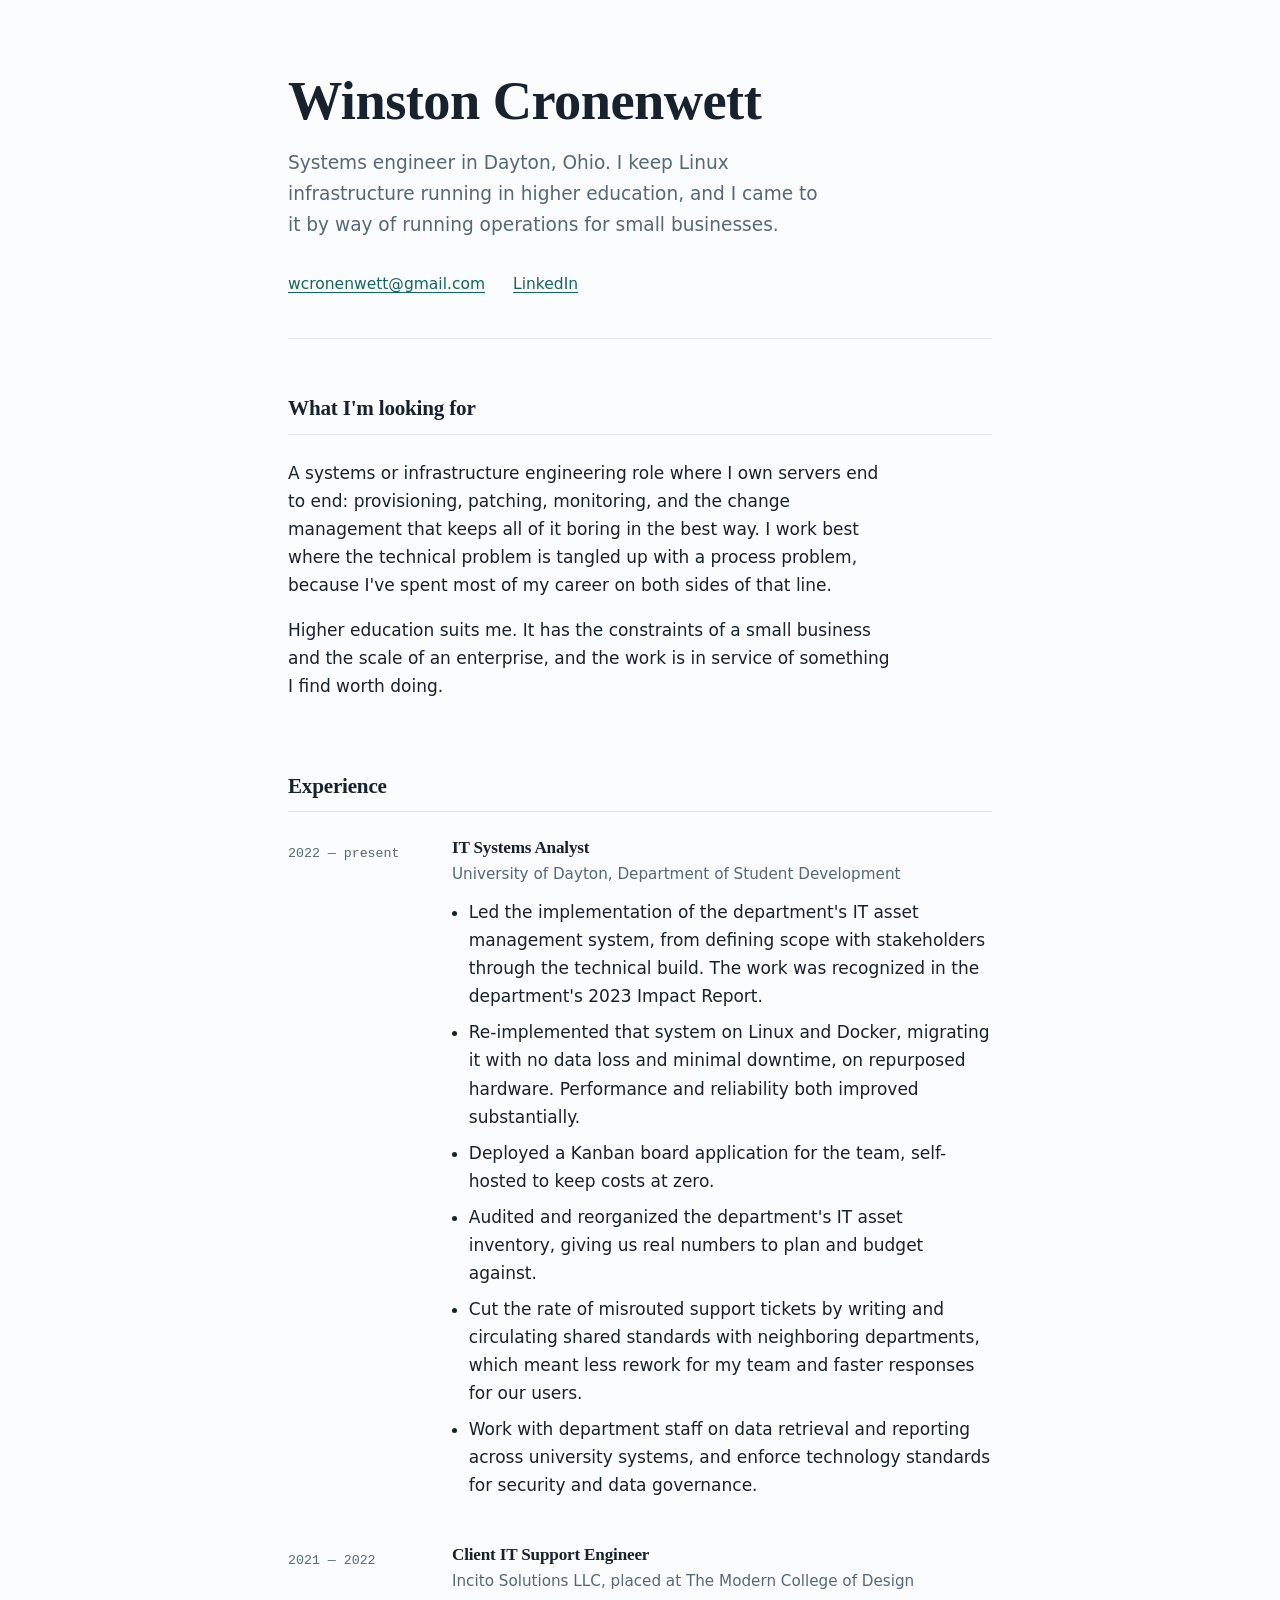
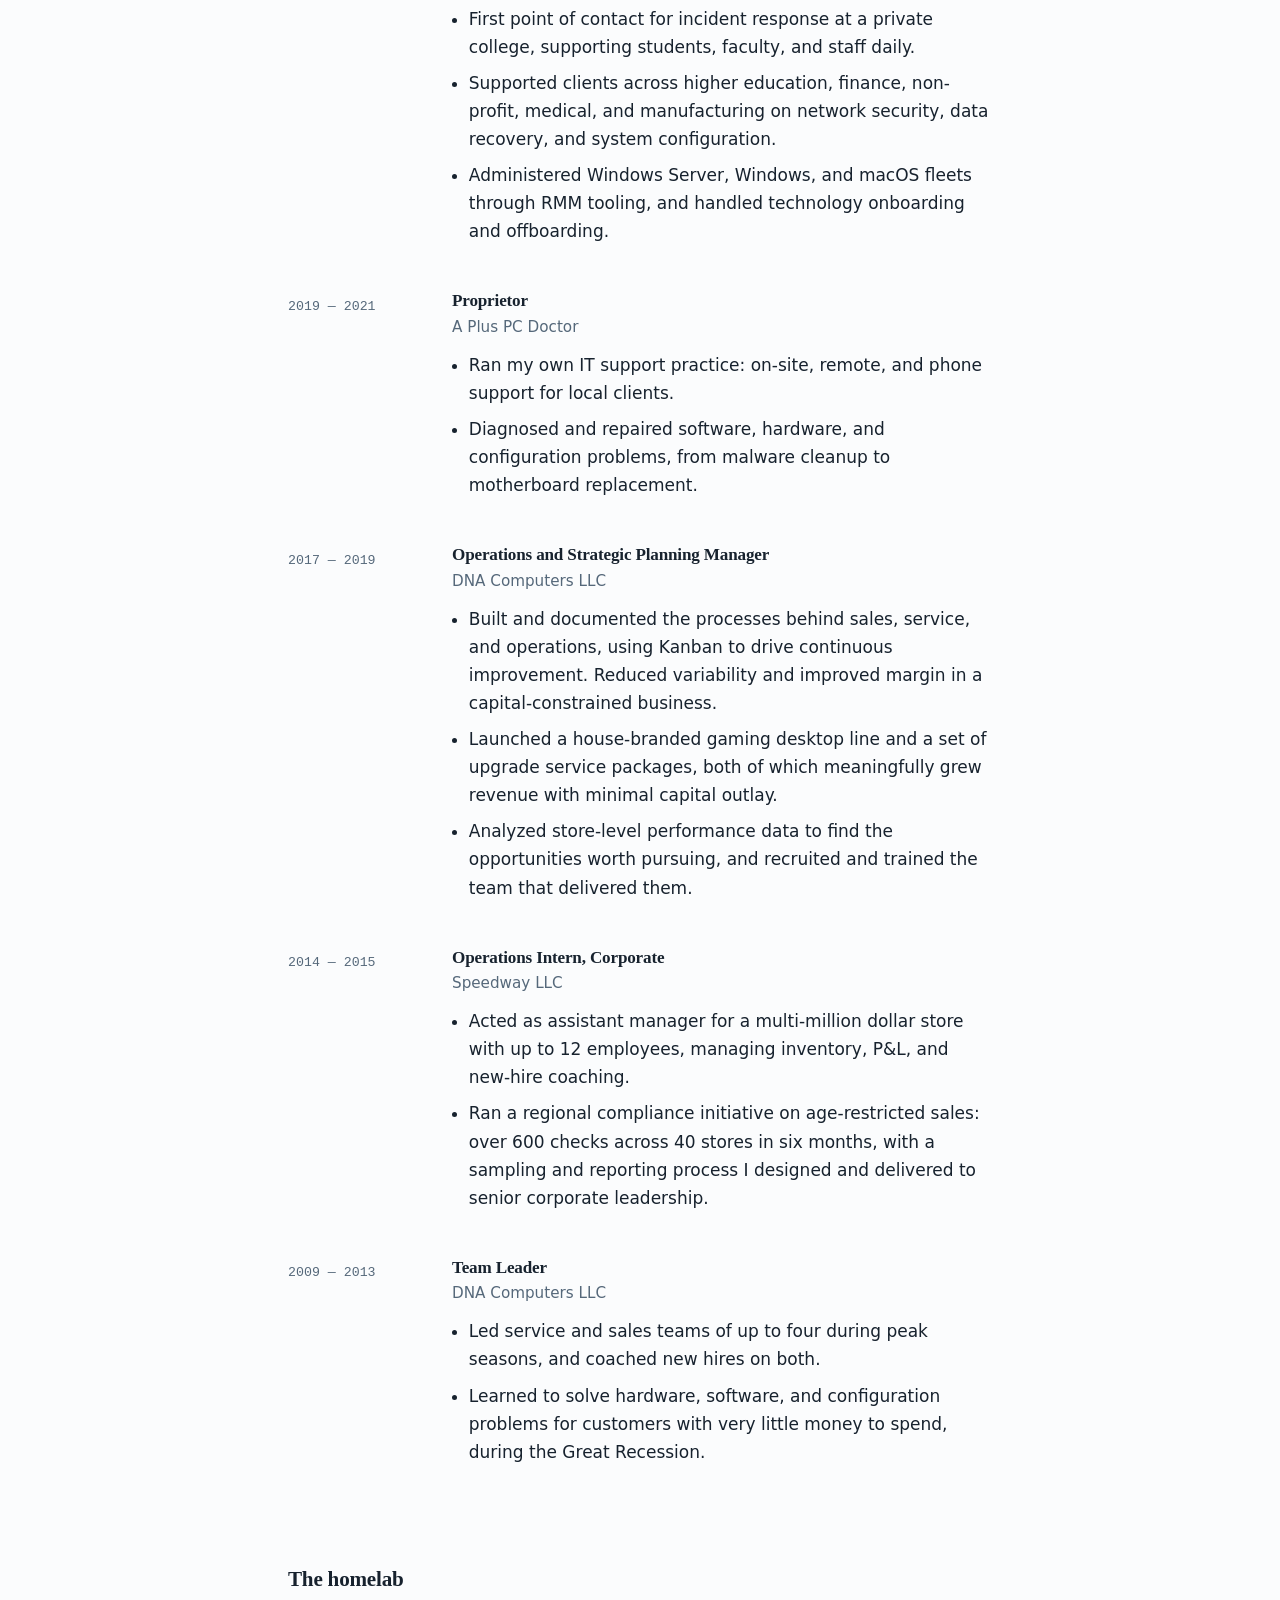
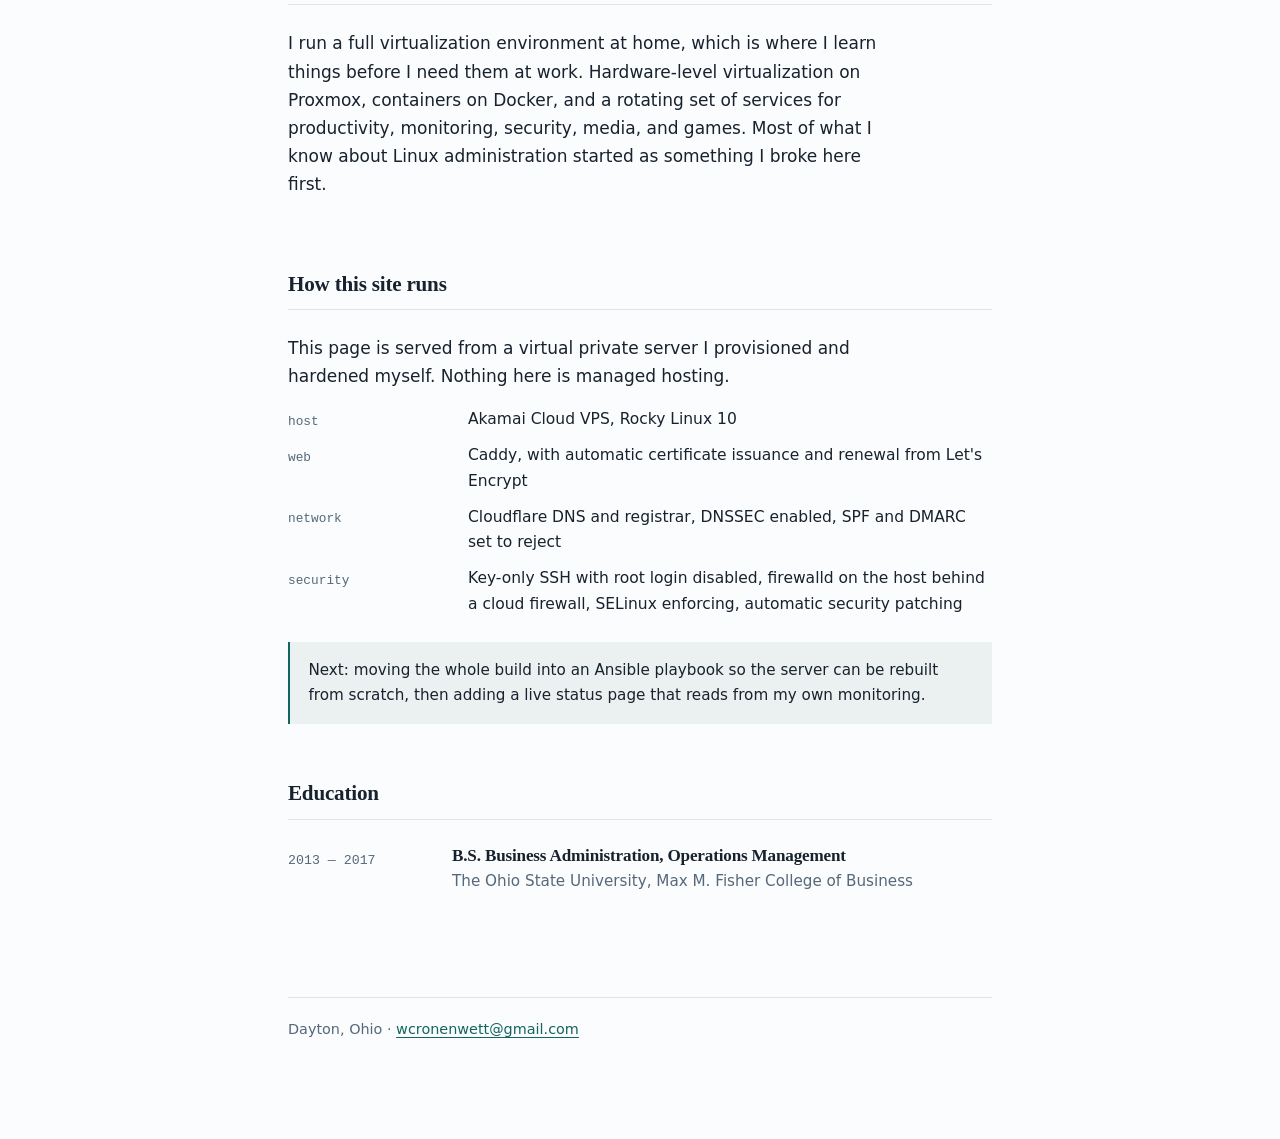
==== index.html @ d29da0ba "Initial Site" ====
<!DOCTYPE html>
<html lang="en">
<head>
<meta charset="utf-8">
<meta name="viewport" content="width=device-width, initial-scale=1">
<title>Winston Cronenwett — Systems Engineer</title>
<meta name="description" content="Winston Cronenwett — systems and infrastructure engineer in Dayton, Ohio. Linux, virtualization, containers, and operations built on a business operations background.">
<link rel="icon" href="data:image/svg+xml,<svg xmlns='http://www.w3.org/2000/svg' viewBox='0 0 100 100'><text y='.9em' font-size='90'>⌘</text></svg>">
<style>
  :root {
    --paper:      #fbfcfd;
    --ink:        #17222e;
    --slate:      #55687a;
    --rule:       #dde4ea;
    --accent:     #13655f;
    --accent-dim: #eaf1f0;
    --serif: Georgia, "Iowan Old Style", "Times New Roman", serif;
    --sans:  system-ui, -apple-system, "Segoe UI", Roboto, "Helvetica Neue", Arial, sans-serif;
    --mono:  ui-monospace, SFMono-Regular, "SF Mono", Menlo, Consolas, monospace;
  }

  @media (prefers-color-scheme: dark) {
    :root {
      --paper:      #12181e;
      --ink:        #e7edf2;
      --slate:      #9aabb9;
      --rule:       #27333d;
      --accent:     #63c3b8;
      --accent-dim: #1a262a;
    }
  }

  *, *::before, *::after { box-sizing: border-box; }

  html { -webkit-text-size-adjust: 100%; }

  body {
    margin: 0;
    background: var(--paper);
    color: var(--ink);
    font-family: var(--sans);
    font-size: 17px;
    line-height: 1.65;
    -webkit-font-smoothing: antialiased;
  }

  .wrap {
    max-width: 47rem;
    margin: 0 auto;
    padding: 0 1.5rem 5rem;
  }

  a { color: var(--accent); text-decoration-thickness: 1px; text-underline-offset: 3px; }
  a:hover { text-decoration-thickness: 2px; }
  :focus-visible { outline: 2px solid var(--accent); outline-offset: 3px; border-radius: 2px; }

  h1, h2, h3 { font-family: var(--serif); font-weight: 600; letter-spacing: -0.01em; }

  /* ---------- masthead ---------- */

  header.masthead {
    padding: 4.5rem 0 2.5rem;
    border-bottom: 1px solid var(--rule);
  }

  h1 {
    font-size: clamp(2.3rem, 6.5vw, 3.4rem);
    line-height: 1.08;
    margin: 0 0 1.1rem;
  }

  .standfirst {
    font-size: 1.16rem;
    color: var(--slate);
    margin: 0 0 2rem;
    max-width: 34rem;
  }

  .contact {
    list-style: none;
    display: flex;
    flex-wrap: wrap;
    gap: 0.5rem 1.75rem;
    margin: 0;
    padding: 0;
    font-size: 0.97rem;
  }

  /* ---------- sections ---------- */

  section { padding-top: 3.25rem; }

  h2 {
    font-size: 1.32rem;
    margin: 0 0 1.5rem;
    padding-bottom: 0.5rem;
    border-bottom: 1px solid var(--rule);
  }

  p { margin: 0 0 1.05rem; }
  p.lede { max-width: 38rem; }

  /* ---------- career: year rail ---------- */

  .entry {
    display: grid;
    grid-template-columns: 8.5rem 1fr;
    gap: 0 1.75rem;
    padding-bottom: 2.25rem;
  }

  .years {
    font-family: var(--mono);
    font-size: 0.83rem;
    color: var(--slate);
    padding-top: 0.42rem;
    font-variant-numeric: tabular-nums;
  }

  h3 {
    font-size: 1.07rem;
    margin: 0 0 0.15rem;
    line-height: 1.35;
  }

  .org {
    color: var(--slate);
    font-size: 0.95rem;
    margin: 0 0 0.7rem;
  }

  .entry ul, .plain-list {
    margin: 0;
    padding-left: 1.05rem;
  }

  .entry li, .plain-list li { margin-bottom: 0.5rem; }

  /* ---------- stack table ---------- */

  .stack {
    display: grid;
    grid-template-columns: 9.5rem 1fr;
    gap: 0.65rem 1.75rem;
    font-size: 0.97rem;
    margin: 0 0 1.5rem;
  }

  .stack dt {
    font-family: var(--mono);
    font-size: 0.8rem;
    color: var(--slate);
    padding-top: 0.22rem;
  }

  .stack dd { margin: 0; }

  .note {
    background: var(--accent-dim);
    border-left: 2px solid var(--accent);
    padding: 1rem 1.15rem;
    font-size: 0.95rem;
  }

  .note p:last-child { margin-bottom: 0; }

  footer {
    margin-top: 3.5rem;
    padding-top: 1.25rem;
    border-top: 1px solid var(--rule);
    font-size: 0.9rem;
    color: var(--slate);
  }

  @media (max-width: 34rem) {
    body { font-size: 16px; }
    header.masthead { padding-top: 3rem; }
    .entry, .stack { grid-template-columns: 1fr; gap: 0; }
    .years { padding: 0 0 0.3rem; }
    .stack dt { padding-top: 0.75rem; }
  }
</style>
</head>
<body>
<div class="wrap">

  <header class="masthead">
    <h1>Winston Cronenwett</h1>
    <p class="standfirst">Systems engineer in Dayton, Ohio. I keep Linux infrastructure running in higher education, and I came to it by way of running operations for small businesses.</p>
    <ul class="contact">
      <li><a href="mailto:wcronenwett@gmail.com">wcronenwett@gmail.com</a></li>
      <li><a href="https://www.linkedin.com/in/winston-cronenwett-15758855">LinkedIn</a></li>
    </ul>
  </header>

  <main>

    <section id="about">
      <h2>What I'm looking for</h2>
      <p class="lede">A systems or infrastructure engineering role where I own servers end to end: provisioning, patching, monitoring, and the change management that keeps all of it boring in the best way. I work best where the technical problem is tangled up with a process problem, because I've spent most of my career on both sides of that line.</p>
      <p class="lede">Higher education suits me. It has the constraints of a small business and the scale of an enterprise, and the work is in service of something I find worth doing.</p>
    </section>

    <section id="work">
      <h2>Experience</h2>

      <article class="entry">
        <p class="years">2022 — present</p>
        <div>
          <h3>IT Systems Analyst</h3>
          <p class="org">University of Dayton, Department of Student Development</p>
          <ul>
            <li>Led the implementation of the department's IT asset management system, from defining scope with stakeholders through the technical build. The work was recognized in the department's 2023 Impact Report.</li>
            <li>Re-implemented that system on Linux and Docker, migrating it with no data loss and minimal downtime, on repurposed hardware. Performance and reliability both improved substantially.</li>
            <li>Deployed a Kanban board application for the team, self-hosted to keep costs at zero.</li>
            <li>Audited and reorganized the department's IT asset inventory, giving us real numbers to plan and budget against.</li>
            <li>Cut the rate of misrouted support tickets by writing and circulating shared standards with neighboring departments, which meant less rework for my team and faster responses for our users.</li>
            <li>Work with department staff on data retrieval and reporting across university systems, and enforce technology standards for security and data governance.</li>
          </ul>
        </div>
      </article>

      <article class="entry">
        <p class="years">2021 — 2022</p>
        <div>
          <h3>Client IT Support Engineer</h3>
          <p class="org">Incito Solutions LLC, placed at The Modern College of Design</p>
          <ul>
            <li>First point of contact for incident response at a private college, supporting students, faculty, and staff daily.</li>
            <li>Supported clients across higher education, finance, non-profit, medical, and manufacturing on network security, data recovery, and system configuration.</li>
            <li>Administered Windows Server, Windows, and macOS fleets through RMM tooling, and handled technology onboarding and offboarding.</li>
          </ul>
        </div>
      </article>

      <article class="entry">
        <p class="years">2019 — 2021</p>
        <div>
          <h3>Proprietor</h3>
          <p class="org">A Plus PC Doctor</p>
          <ul>
            <li>Ran my own IT support practice: on-site, remote, and phone support for local clients.</li>
            <li>Diagnosed and repaired software, hardware, and configuration problems, from malware cleanup to motherboard replacement.</li>
          </ul>
        </div>
      </article>

      <article class="entry">
        <p class="years">2017 — 2019</p>
        <div>
          <h3>Operations and Strategic Planning Manager</h3>
          <p class="org">DNA Computers LLC</p>
          <ul>
            <li>Built and documented the processes behind sales, service, and operations, using Kanban to drive continuous improvement. Reduced variability and improved margin in a capital-constrained business.</li>
            <li>Launched a house-branded gaming desktop line and a set of upgrade service packages, both of which meaningfully grew revenue with minimal capital outlay.</li>
            <li>Analyzed store-level performance data to find the opportunities worth pursuing, and recruited and trained the team that delivered them.</li>
          </ul>
        </div>
      </article>

      <article class="entry">
        <p class="years">2014 — 2015</p>
        <div>
          <h3>Operations Intern, Corporate</h3>
          <p class="org">Speedway LLC</p>
          <ul>
            <li>Acted as assistant manager for a multi-million dollar store with up to 12 employees, managing inventory, P&amp;L, and new-hire coaching.</li>
            <li>Ran a regional compliance initiative on age-restricted sales: over 600 checks across 40 stores in six months, with a sampling and reporting process I designed and delivered to senior corporate leadership.</li>
          </ul>
        </div>
      </article>

      <article class="entry">
        <p class="years">2009 — 2013</p>
        <div>
          <h3>Team Leader</h3>
          <p class="org">DNA Computers LLC</p>
          <ul>
            <li>Led service and sales teams of up to four during peak seasons, and coached new hires on both.</li>
            <li>Learned to solve hardware, software, and configuration problems for customers with very little money to spend, during the Great Recession.</li>
          </ul>
        </div>
      </article>
    </section>

    <section id="homelab">
      <h2>The homelab</h2>
      <p class="lede">I run a full virtualization environment at home, which is where I learn things before I need them at work. Hardware-level virtualization on Proxmox, containers on Docker, and a rotating set of services for productivity, monitoring, security, media, and games. Most of what I know about Linux administration started as something I broke here first.</p>
    </section>

    <section id="colophon">
      <h2>How this site runs</h2>
      <p class="lede">This page is served from a virtual private server I provisioned and hardened myself. Nothing here is managed hosting.</p>
      <dl class="stack">
        <dt>host</dt>
        <dd>Akamai Cloud VPS, Rocky Linux 10</dd>
        <dt>web</dt>
        <dd>Caddy, with automatic certificate issuance and renewal from Let's Encrypt</dd>
        <dt>network</dt>
        <dd>Cloudflare DNS and registrar, DNSSEC enabled, SPF and DMARC set to reject</dd>
        <dt>security</dt>
        <dd>Key-only SSH with root login disabled, firewalld on the host behind a cloud firewall, SELinux enforcing, automatic security patching</dd>
      </dl>
      <div class="note">
        <p>Next: moving the whole build into an Ansible playbook so the server can be rebuilt from scratch, then adding a live status page that reads from my own monitoring.</p>
      </div>
    </section>

    <section id="education">
      <h2>Education</h2>
      <article class="entry">
        <p class="years">2013 — 2017</p>
        <div>
          <h3>B.S. Business Administration, Operations Management</h3>
          <p class="org">The Ohio State University, Max M. Fisher College of Business</p>
        </div>
      </article>
    </section>

  </main>

  <footer>
    <p>Dayton, Ohio · <a href="mailto:wcronenwett@gmail.com">wcronenwett@gmail.com</a></p>
  </footer>

</div>
</body>
</html>
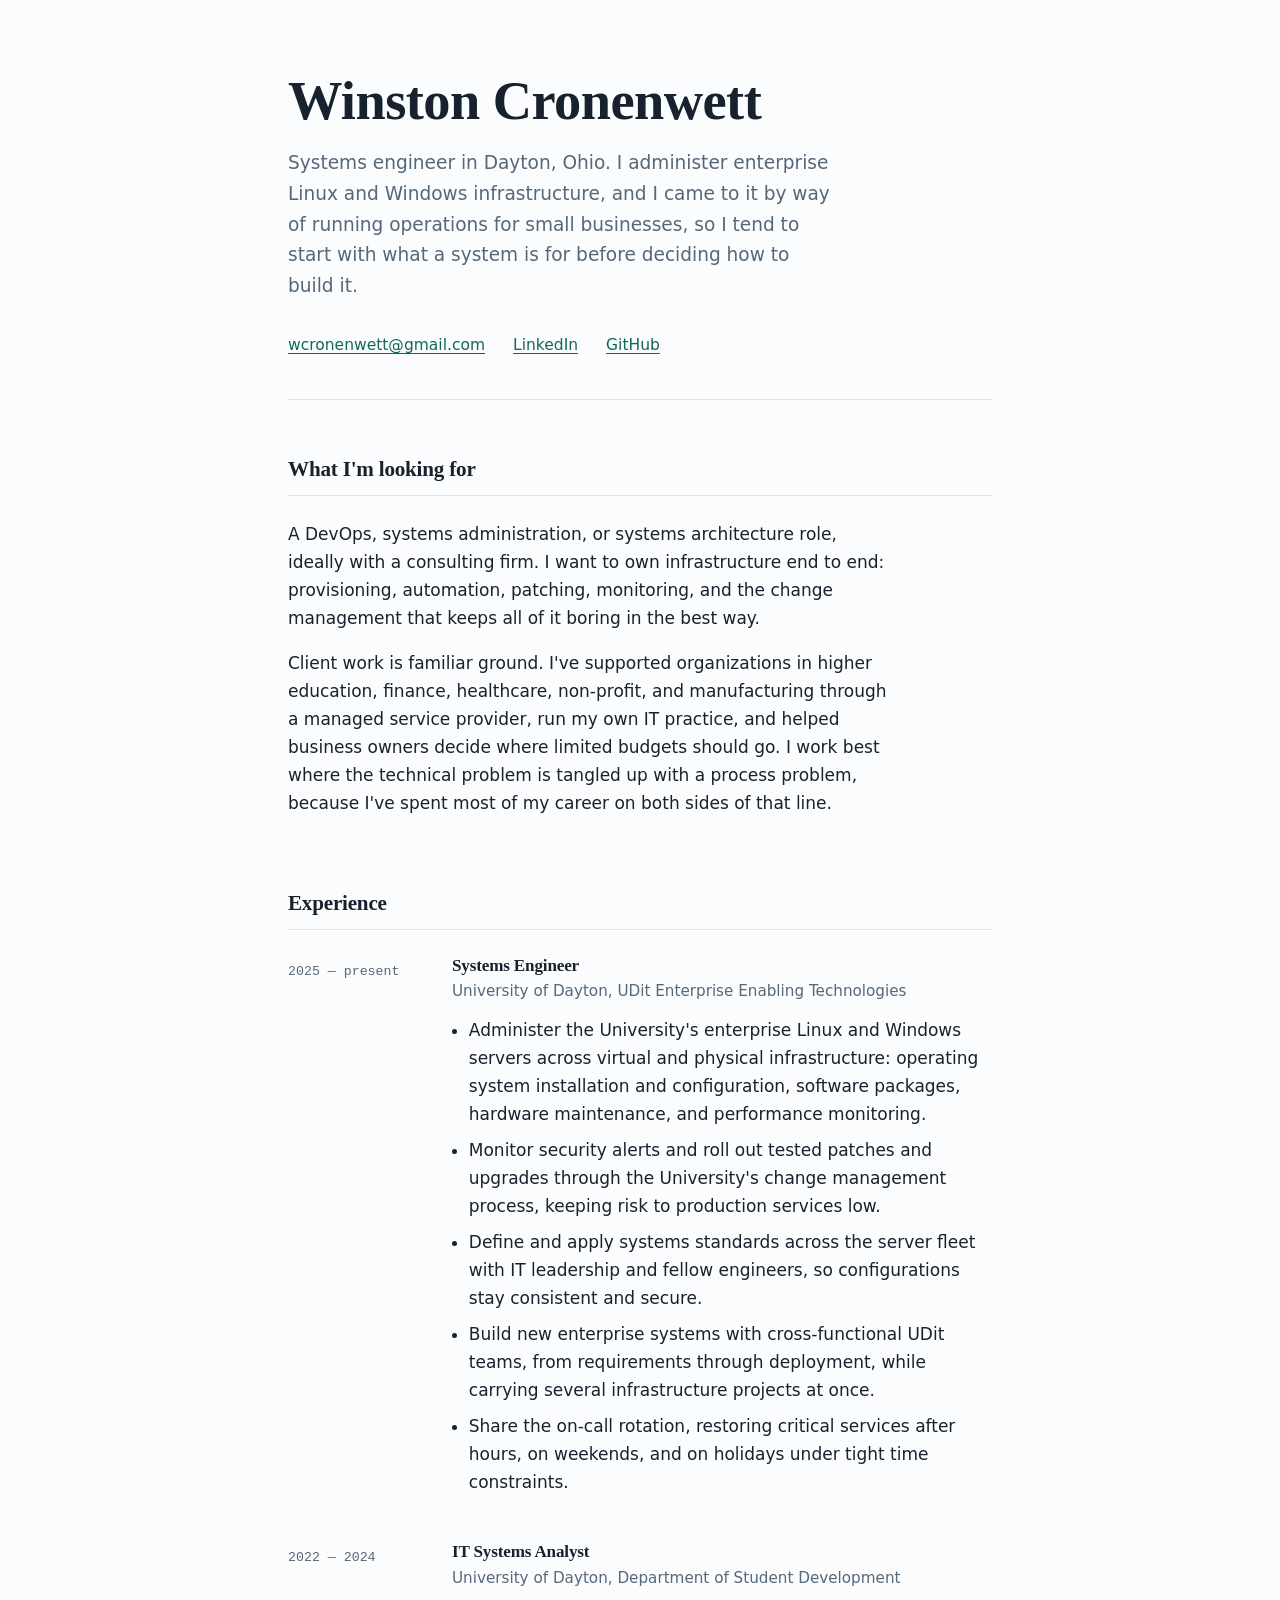
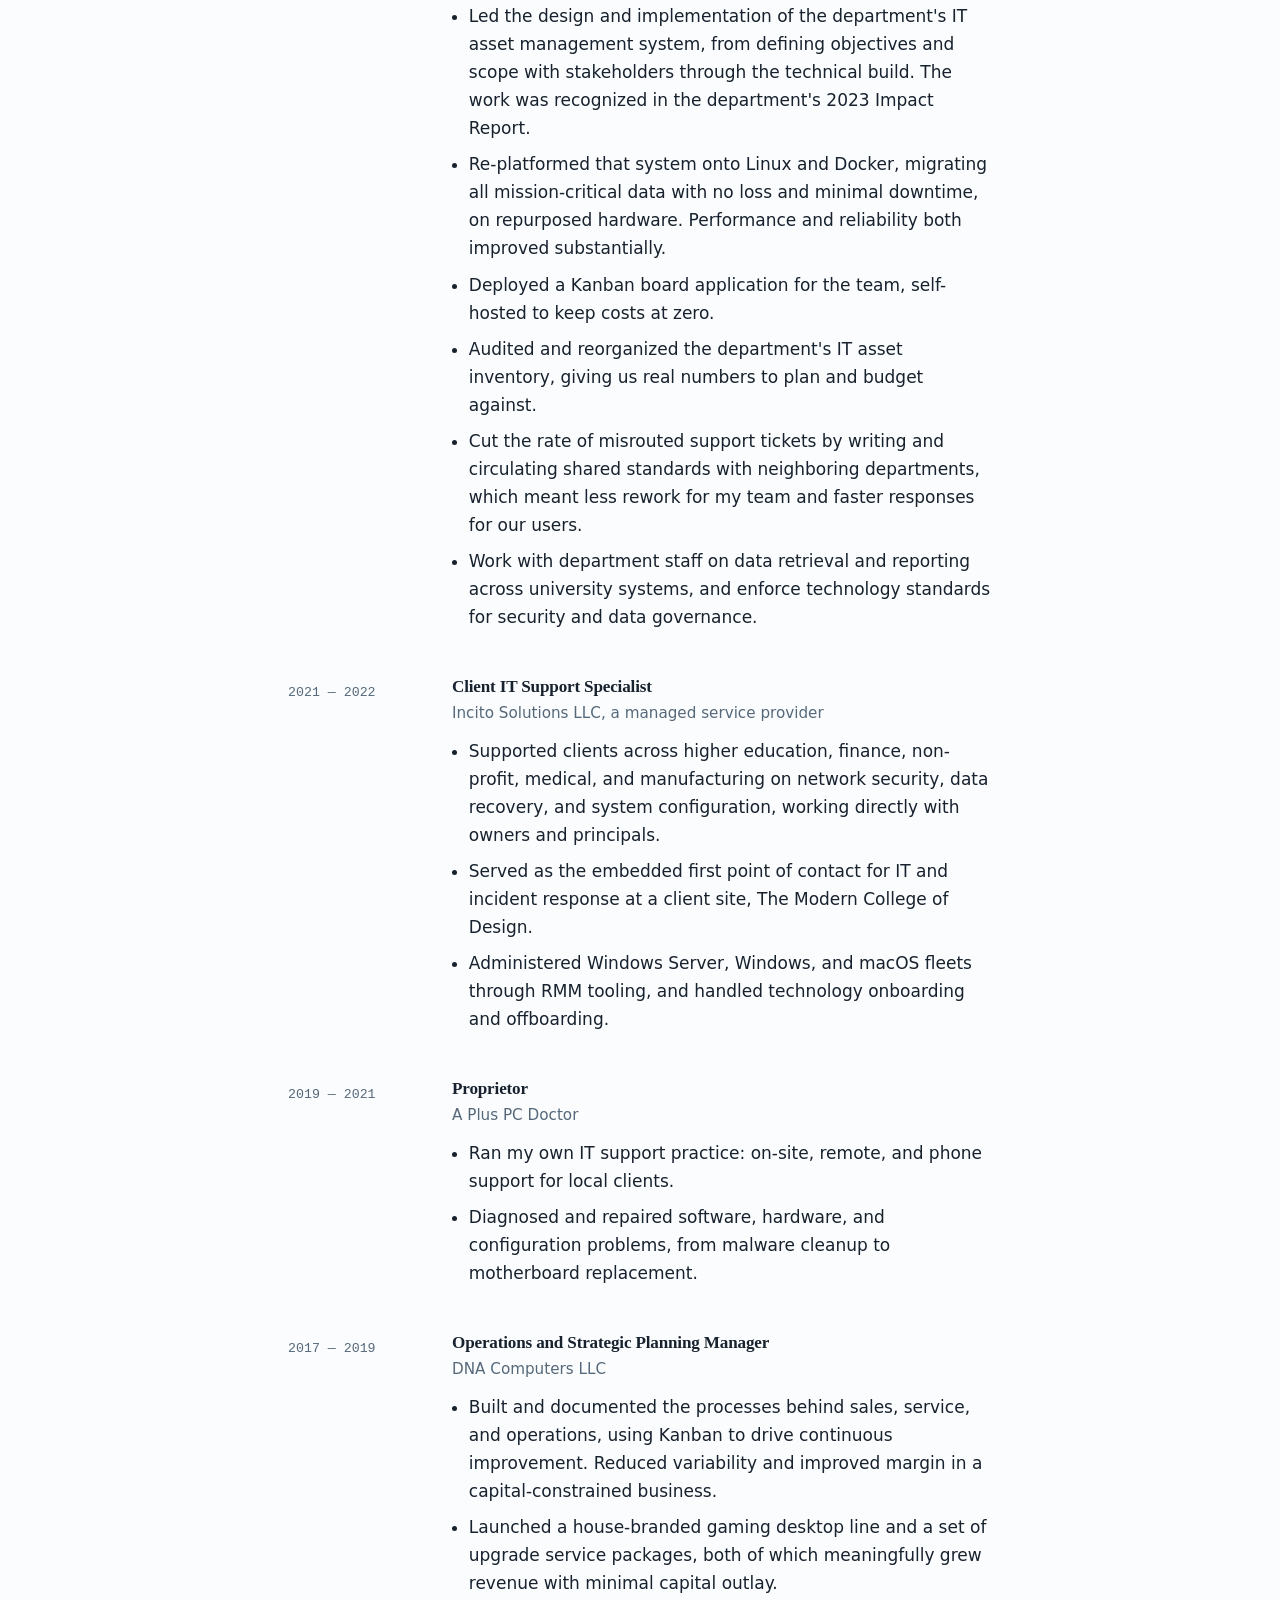
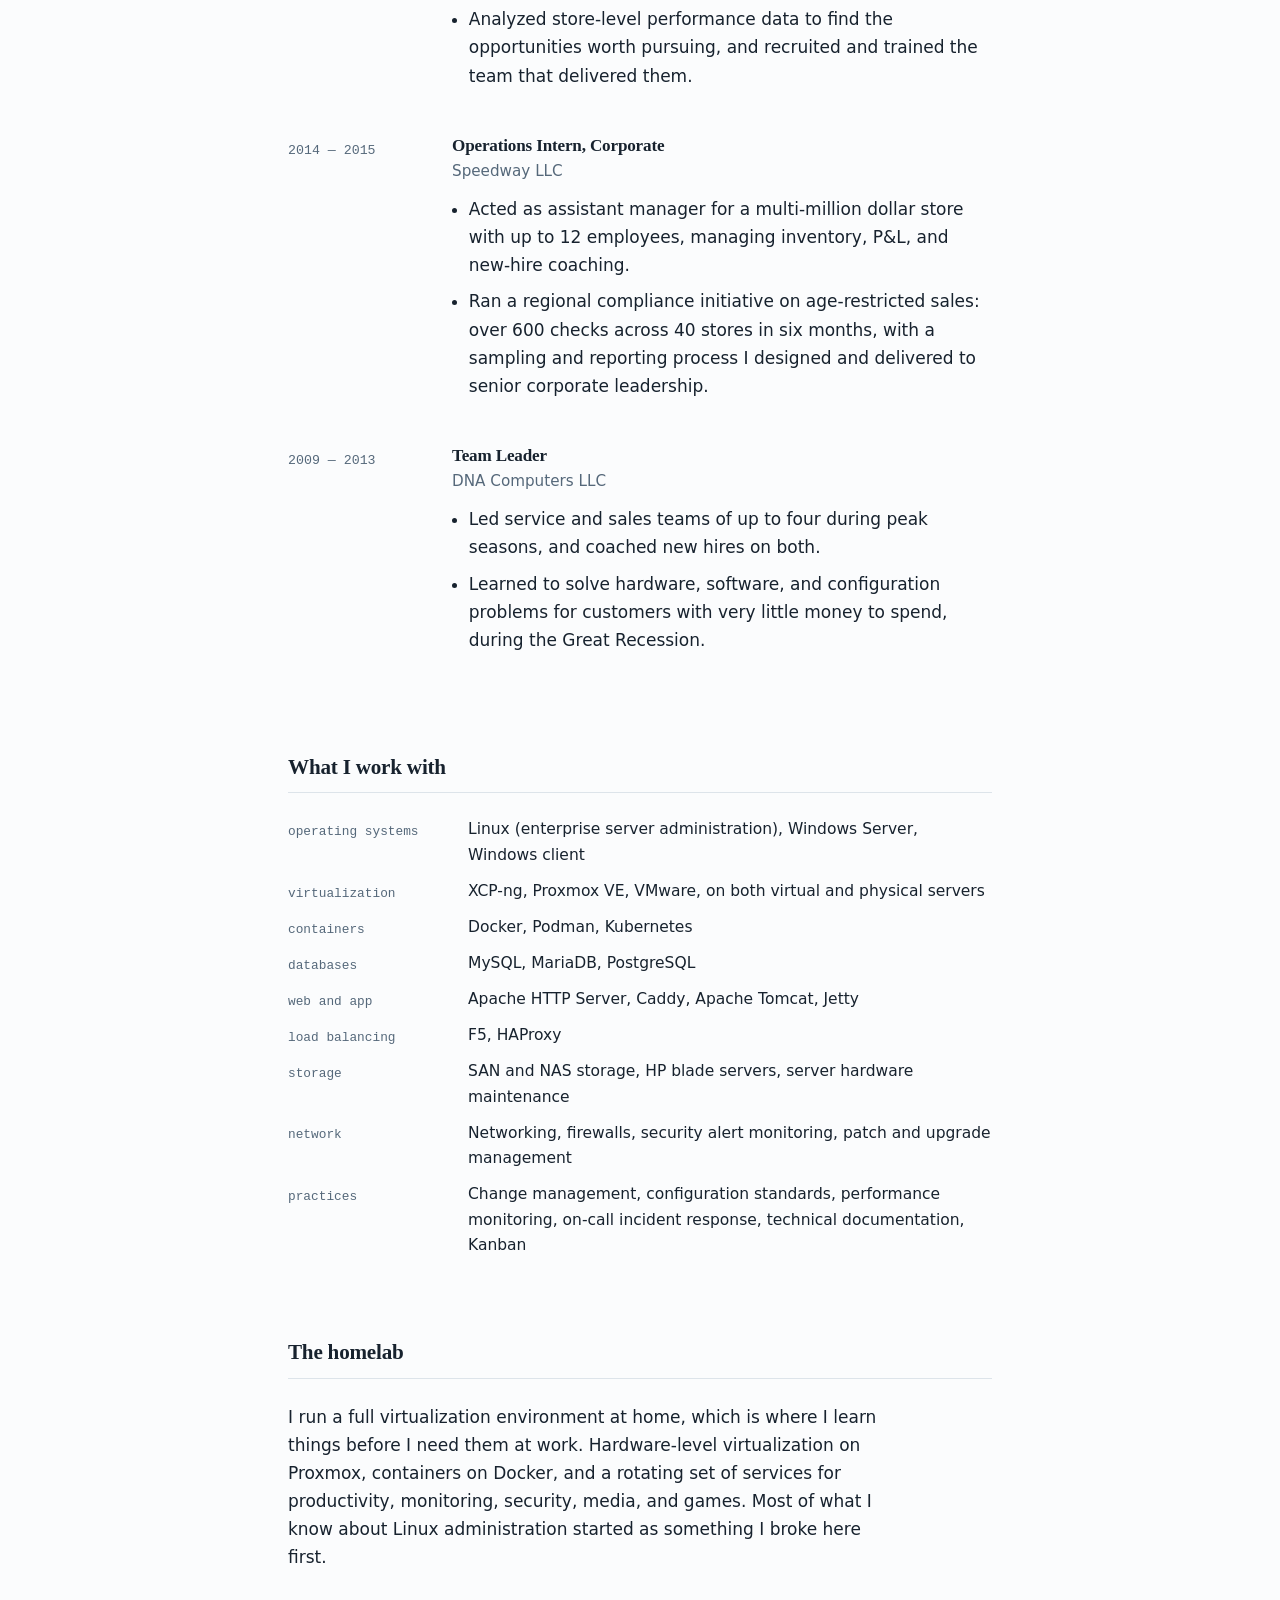
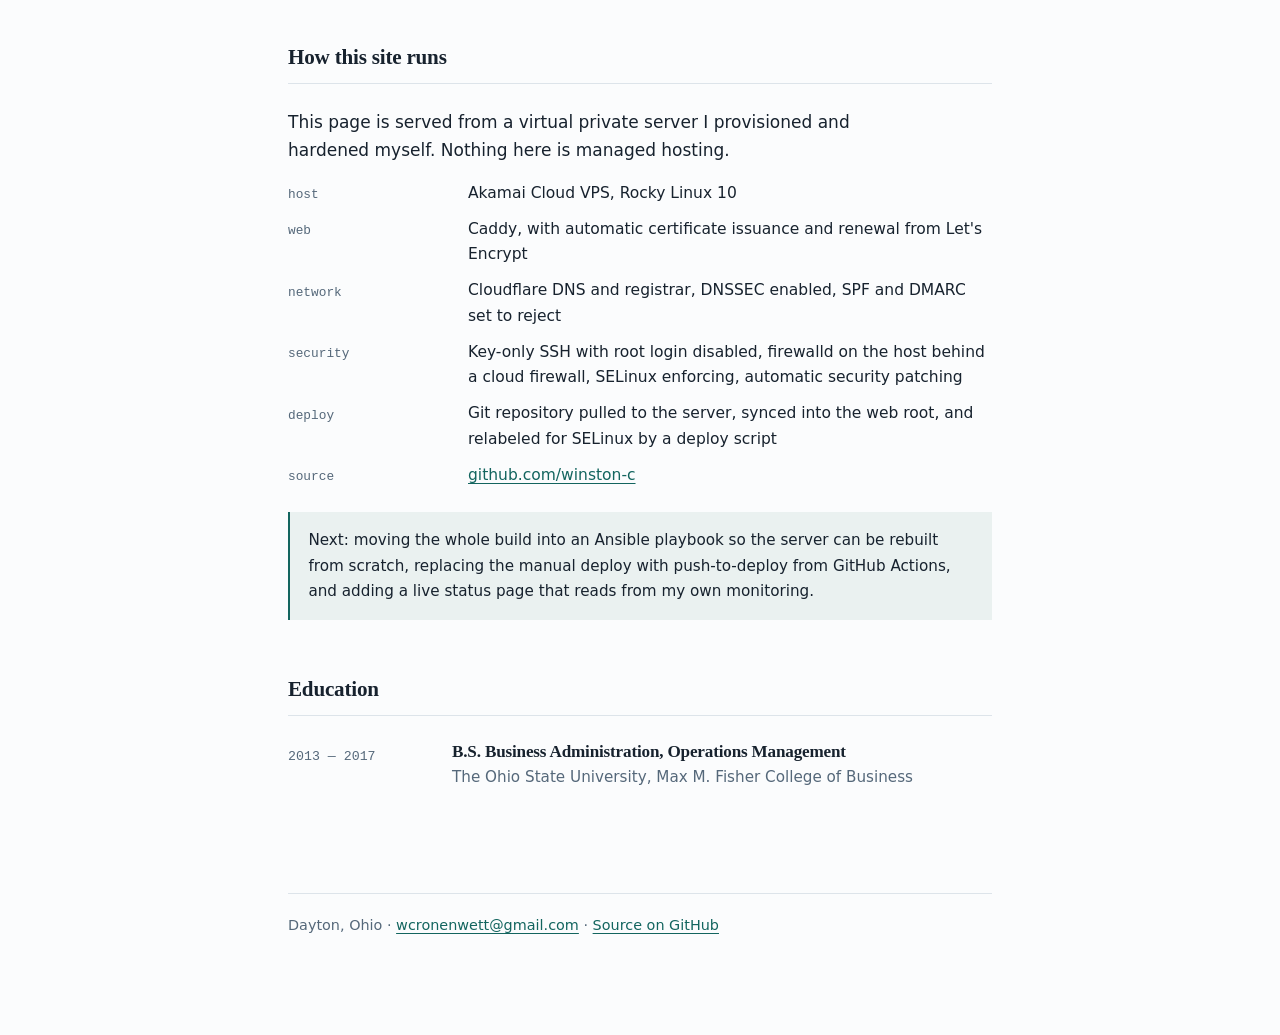
==== commit 75de3e43: "Updated key information" ====
--- a/index.html
+++ b/index.html
@@ -4,7 +4,7 @@
 <meta charset="utf-8">
 <meta name="viewport" content="width=device-width, initial-scale=1">
 <title>Winston Cronenwett — Systems Engineer</title>
-<meta name="description" content="Winston Cronenwett — systems and infrastructure engineer in Dayton, Ohio. Linux, virtualization, containers, and operations built on a business operations background.">
+<meta name="description" content="Winston Cronenwett — systems engineer in Dayton, Ohio. Enterprise Linux and Windows administration, virtualization, and containers, backed by client-facing IT consulting and business operations experience.">
 <link rel="icon" href="data:image/svg+xml,<svg xmlns='http://www.w3.org/2000/svg' viewBox='0 0 100 100'><text y='.9em' font-size='90'>⌘</text></svg>">
 <style>
   :root {
@@ -186,10 +186,11 @@
 
   <header class="masthead">
     <h1>Winston Cronenwett</h1>
-    <p class="standfirst">Systems engineer in Dayton, Ohio. I keep Linux infrastructure running in higher education, and I came to it by way of running operations for small businesses.</p>
+    <p class="standfirst">Systems engineer in Dayton, Ohio. I administer enterprise Linux and Windows infrastructure, and I came to it by way of running operations for small businesses, so I tend to start with what a system is for before deciding how to build it.</p>
     <ul class="contact">
       <li><a href="mailto:wcronenwett@gmail.com">wcronenwett@gmail.com</a></li>
       <li><a href="https://www.linkedin.com/in/winston-cronenwett-15758855">LinkedIn</a></li>
+      <li><a href="https://github.com/winston-c">GitHub</a></li>
     </ul>
   </header>
 
@@ -197,21 +198,36 @@
 
     <section id="about">
       <h2>What I'm looking for</h2>
-      <p class="lede">A systems or infrastructure engineering role where I own servers end to end: provisioning, patching, monitoring, and the change management that keeps all of it boring in the best way. I work best where the technical problem is tangled up with a process problem, because I've spent most of my career on both sides of that line.</p>
-      <p class="lede">Higher education suits me. It has the constraints of a small business and the scale of an enterprise, and the work is in service of something I find worth doing.</p>
+      <p class="lede">A DevOps, systems administration, or systems architecture role, ideally with a consulting firm. I want to own infrastructure end to end: provisioning, automation, patching, monitoring, and the change management that keeps all of it boring in the best way.</p>
+      <p class="lede">Client work is familiar ground. I've supported organizations in higher education, finance, healthcare, non-profit, and manufacturing through a managed service provider, run my own IT practice, and helped business owners decide where limited budgets should go. I work best where the technical problem is tangled up with a process problem, because I've spent most of my career on both sides of that line.</p>
     </section>
 
     <section id="work">
       <h2>Experience</h2>
 
       <article class="entry">
-        <p class="years">2022 — present</p>
+        <p class="years">2025 — present</p>
+        <div>
+          <h3>Systems Engineer</h3>
+          <p class="org">University of Dayton, UDit Enterprise Enabling Technologies</p>
+          <ul>
+            <li>Administer the University's enterprise Linux and Windows servers across virtual and physical infrastructure: operating system installation and configuration, software packages, hardware maintenance, and performance monitoring.</li>
+            <li>Monitor security alerts and roll out tested patches and upgrades through the University's change management process, keeping risk to production services low.</li>
+            <li>Define and apply systems standards across the server fleet with IT leadership and fellow engineers, so configurations stay consistent and secure.</li>
+            <li>Build new enterprise systems with cross-functional UDit teams, from requirements through deployment, while carrying several infrastructure projects at once.</li>
+            <li>Share the on-call rotation, restoring critical services after hours, on weekends, and on holidays under tight time constraints.</li>
+          </ul>
+        </div>
+      </article>
+
+      <article class="entry">
+        <p class="years">2022 — 2024</p>
         <div>
           <h3>IT Systems Analyst</h3>
           <p class="org">University of Dayton, Department of Student Development</p>
           <ul>
-            <li>Led the implementation of the department's IT asset management system, from defining scope with stakeholders through the technical build. The work was recognized in the department's 2023 Impact Report.</li>
-            <li>Re-implemented that system on Linux and Docker, migrating it with no data loss and minimal downtime, on repurposed hardware. Performance and reliability both improved substantially.</li>
+            <li>Led the design and implementation of the department's IT asset management system, from defining objectives and scope with stakeholders through the technical build. The work was recognized in the department's 2023 Impact Report.</li>
+            <li>Re-platformed that system onto Linux and Docker, migrating all mission-critical data with no loss and minimal downtime, on repurposed hardware. Performance and reliability both improved substantially.</li>
             <li>Deployed a Kanban board application for the team, self-hosted to keep costs at zero.</li>
             <li>Audited and reorganized the department's IT asset inventory, giving us real numbers to plan and budget against.</li>
             <li>Cut the rate of misrouted support tickets by writing and circulating shared standards with neighboring departments, which meant less rework for my team and faster responses for our users.</li>
@@ -223,11 +239,11 @@
       <article class="entry">
         <p class="years">2021 — 2022</p>
         <div>
-          <h3>Client IT Support Engineer</h3>
-          <p class="org">Incito Solutions LLC, placed at The Modern College of Design</p>
-          <ul>
-            <li>First point of contact for incident response at a private college, supporting students, faculty, and staff daily.</li>
-            <li>Supported clients across higher education, finance, non-profit, medical, and manufacturing on network security, data recovery, and system configuration.</li>
+          <h3>Client IT Support Specialist</h3>
+          <p class="org">Incito Solutions LLC, a managed service provider</p>
+          <ul>
+            <li>Supported clients across higher education, finance, non-profit, medical, and manufacturing on network security, data recovery, and system configuration, working directly with owners and principals.</li>
+            <li>Served as the embedded first point of contact for IT and incident response at a client site, The Modern College of Design.</li>
             <li>Administered Windows Server, Windows, and macOS fleets through RMM tooling, and handled technology onboarding and offboarding.</li>
           </ul>
         </div>
@@ -281,6 +297,30 @@
           </ul>
         </div>
       </article>
+    </section>
+
+    <section id="tools">
+      <h2>What I work with</h2>
+      <dl class="stack">
+        <dt>operating systems</dt>
+        <dd>Linux (enterprise server administration), Windows Server, Windows client</dd>
+        <dt>virtualization</dt>
+        <dd>XCP-ng, Proxmox VE, VMware, on both virtual and physical servers</dd>
+        <dt>containers</dt>
+        <dd>Docker, Podman, Kubernetes</dd>
+        <dt>databases</dt>
+        <dd>MySQL, MariaDB, PostgreSQL</dd>
+        <dt>web and app</dt>
+        <dd>Apache HTTP Server, Caddy, Apache Tomcat, Jetty</dd>
+        <dt>load balancing</dt>
+        <dd>F5, HAProxy</dd>
+        <dt>storage</dt>
+        <dd>SAN and NAS storage, HP blade servers, server hardware maintenance</dd>
+        <dt>network</dt>
+        <dd>Networking, firewalls, security alert monitoring, patch and upgrade management</dd>
+        <dt>practices</dt>
+        <dd>Change management, configuration standards, performance monitoring, on-call incident response, technical documentation, Kanban</dd>
+      </dl>
     </section>
 
     <section id="homelab">
@@ -300,9 +340,13 @@
         <dd>Cloudflare DNS and registrar, DNSSEC enabled, SPF and DMARC set to reject</dd>
         <dt>security</dt>
         <dd>Key-only SSH with root login disabled, firewalld on the host behind a cloud firewall, SELinux enforcing, automatic security patching</dd>
+        <dt>deploy</dt>
+        <dd>Git repository pulled to the server, synced into the web root, and relabeled for SELinux by a deploy script</dd>
+        <dt>source</dt>
+        <dd><a href="https://github.com/winston-c">github.com/winston-c</a></dd>
       </dl>
       <div class="note">
-        <p>Next: moving the whole build into an Ansible playbook so the server can be rebuilt from scratch, then adding a live status page that reads from my own monitoring.</p>
+        <p>Next: moving the whole build into an Ansible playbook so the server can be rebuilt from scratch, replacing the manual deploy with push-to-deploy from GitHub Actions, and adding a live status page that reads from my own monitoring.</p>
       </div>
     </section>
 
@@ -320,9 +364,9 @@
   </main>
 
   <footer>
-    <p>Dayton, Ohio · <a href="mailto:wcronenwett@gmail.com">wcronenwett@gmail.com</a></p>
+    <p>Dayton, Ohio · <a href="mailto:wcronenwett@gmail.com">wcronenwett@gmail.com</a> · <a href="https://github.com/winston-c">Source on GitHub</a></p>
   </footer>
 
 </div>
 </body>
-</html>
+</html>
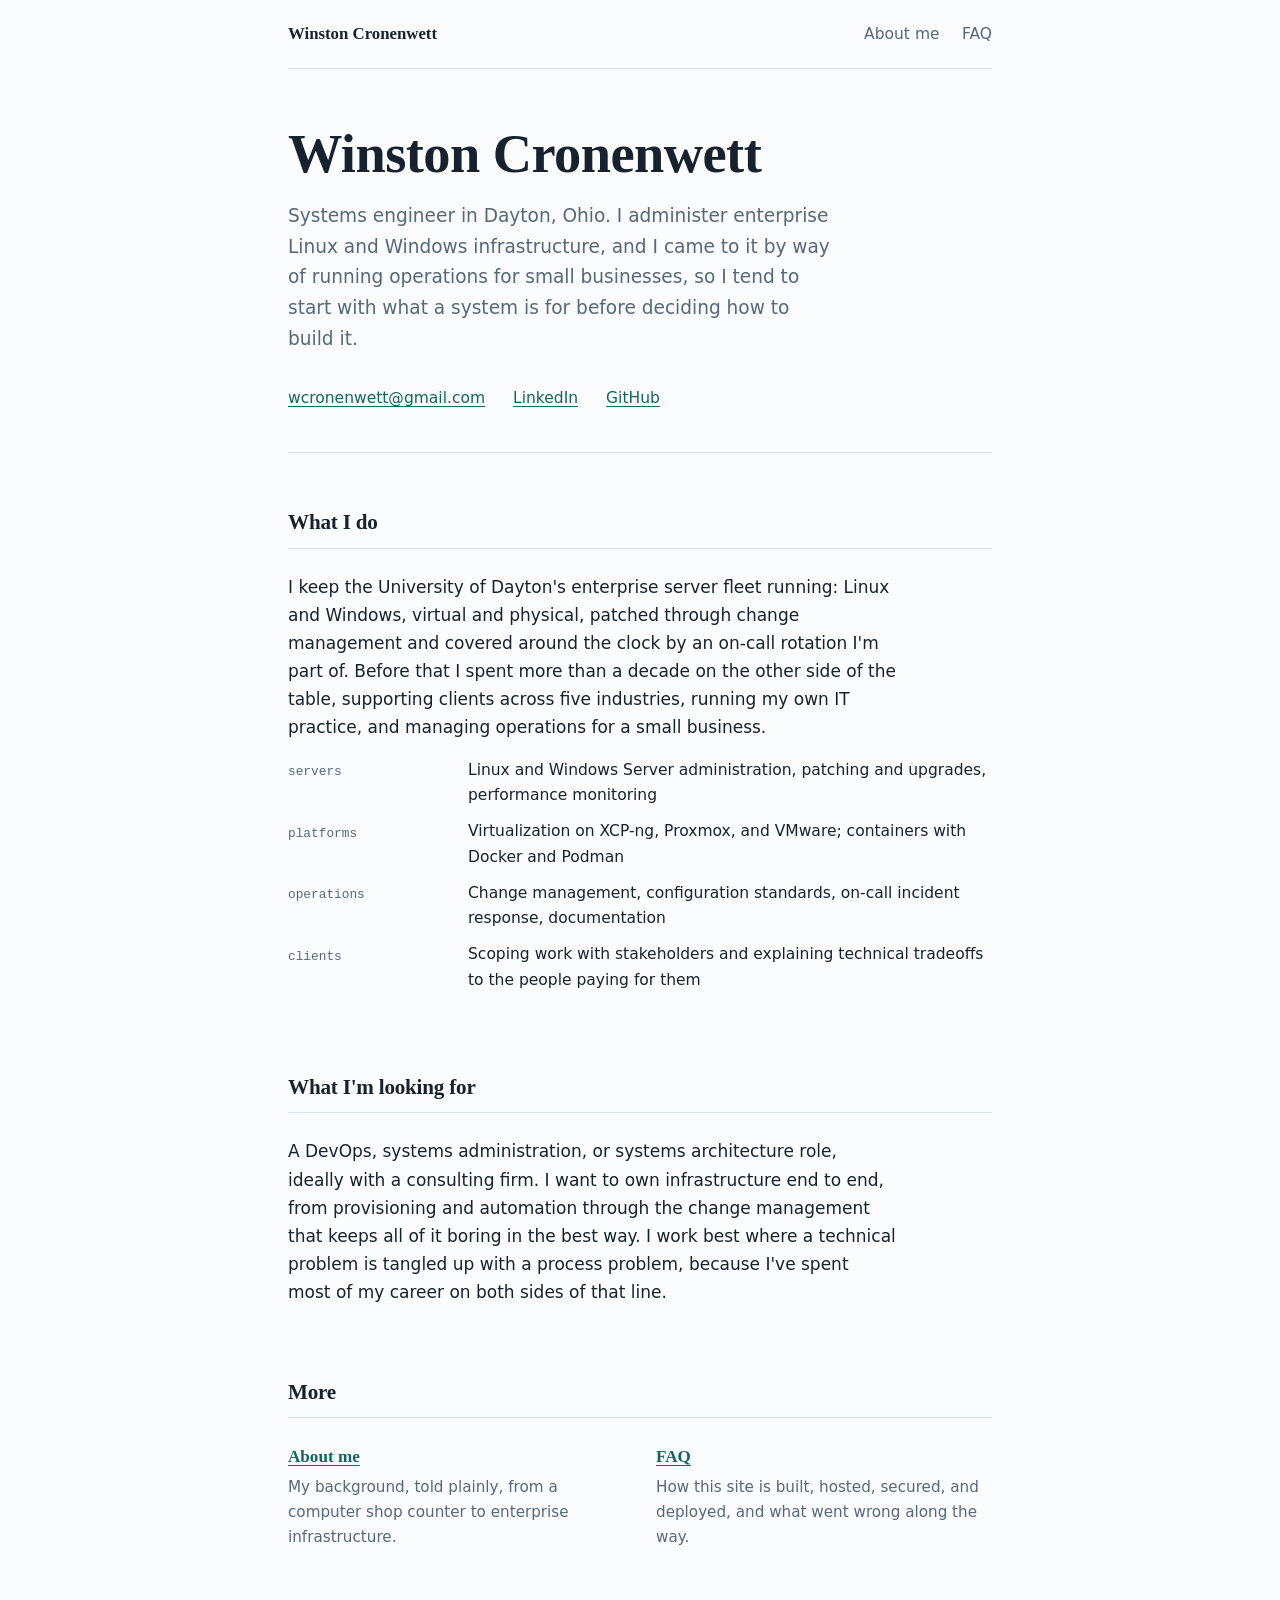
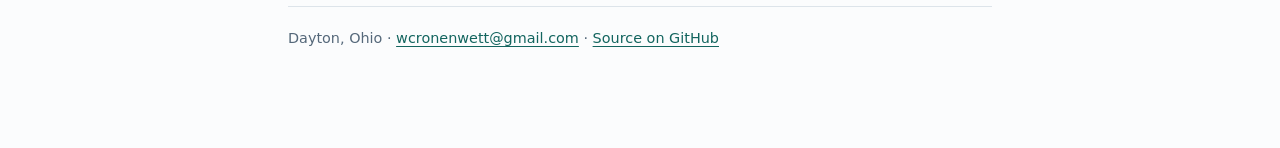
==== commit 19fd43e0: "Remembered to update index.html" ====
--- a/index.html
+++ b/index.html
@@ -6,183 +6,20 @@
 <title>Winston Cronenwett — Systems Engineer</title>
 <meta name="description" content="Winston Cronenwett — systems engineer in Dayton, Ohio. Enterprise Linux and Windows administration, virtualization, and containers, backed by client-facing IT consulting and business operations experience.">
 <link rel="icon" href="data:image/svg+xml,<svg xmlns='http://www.w3.org/2000/svg' viewBox='0 0 100 100'><text y='.9em' font-size='90'>⌘</text></svg>">
-<style>
-  :root {
-    --paper:      #fbfcfd;
-    --ink:        #17222e;
-    --slate:      #55687a;
-    --rule:       #dde4ea;
-    --accent:     #13655f;
-    --accent-dim: #eaf1f0;
-    --serif: Georgia, "Iowan Old Style", "Times New Roman", serif;
-    --sans:  system-ui, -apple-system, "Segoe UI", Roboto, "Helvetica Neue", Arial, sans-serif;
-    --mono:  ui-monospace, SFMono-Regular, "SF Mono", Menlo, Consolas, monospace;
-  }
-
-  @media (prefers-color-scheme: dark) {
-    :root {
-      --paper:      #12181e;
-      --ink:        #e7edf2;
-      --slate:      #9aabb9;
-      --rule:       #27333d;
-      --accent:     #63c3b8;
-      --accent-dim: #1a262a;
-    }
-  }
-
-  *, *::before, *::after { box-sizing: border-box; }
-
-  html { -webkit-text-size-adjust: 100%; }
-
-  body {
-    margin: 0;
-    background: var(--paper);
-    color: var(--ink);
-    font-family: var(--sans);
-    font-size: 17px;
-    line-height: 1.65;
-    -webkit-font-smoothing: antialiased;
-  }
-
-  .wrap {
-    max-width: 47rem;
-    margin: 0 auto;
-    padding: 0 1.5rem 5rem;
-  }
-
-  a { color: var(--accent); text-decoration-thickness: 1px; text-underline-offset: 3px; }
-  a:hover { text-decoration-thickness: 2px; }
-  :focus-visible { outline: 2px solid var(--accent); outline-offset: 3px; border-radius: 2px; }
-
-  h1, h2, h3 { font-family: var(--serif); font-weight: 600; letter-spacing: -0.01em; }
-
-  /* ---------- masthead ---------- */
-
-  header.masthead {
-    padding: 4.5rem 0 2.5rem;
-    border-bottom: 1px solid var(--rule);
-  }
-
-  h1 {
-    font-size: clamp(2.3rem, 6.5vw, 3.4rem);
-    line-height: 1.08;
-    margin: 0 0 1.1rem;
-  }
-
-  .standfirst {
-    font-size: 1.16rem;
-    color: var(--slate);
-    margin: 0 0 2rem;
-    max-width: 34rem;
-  }
-
-  .contact {
-    list-style: none;
-    display: flex;
-    flex-wrap: wrap;
-    gap: 0.5rem 1.75rem;
-    margin: 0;
-    padding: 0;
-    font-size: 0.97rem;
-  }
-
-  /* ---------- sections ---------- */
-
-  section { padding-top: 3.25rem; }
-
-  h2 {
-    font-size: 1.32rem;
-    margin: 0 0 1.5rem;
-    padding-bottom: 0.5rem;
-    border-bottom: 1px solid var(--rule);
-  }
-
-  p { margin: 0 0 1.05rem; }
-  p.lede { max-width: 38rem; }
-
-  /* ---------- career: year rail ---------- */
-
-  .entry {
-    display: grid;
-    grid-template-columns: 8.5rem 1fr;
-    gap: 0 1.75rem;
-    padding-bottom: 2.25rem;
-  }
-
-  .years {
-    font-family: var(--mono);
-    font-size: 0.83rem;
-    color: var(--slate);
-    padding-top: 0.42rem;
-    font-variant-numeric: tabular-nums;
-  }
-
-  h3 {
-    font-size: 1.07rem;
-    margin: 0 0 0.15rem;
-    line-height: 1.35;
-  }
-
-  .org {
-    color: var(--slate);
-    font-size: 0.95rem;
-    margin: 0 0 0.7rem;
-  }
-
-  .entry ul, .plain-list {
-    margin: 0;
-    padding-left: 1.05rem;
-  }
-
-  .entry li, .plain-list li { margin-bottom: 0.5rem; }
-
-  /* ---------- stack table ---------- */
-
-  .stack {
-    display: grid;
-    grid-template-columns: 9.5rem 1fr;
-    gap: 0.65rem 1.75rem;
-    font-size: 0.97rem;
-    margin: 0 0 1.5rem;
-  }
-
-  .stack dt {
-    font-family: var(--mono);
-    font-size: 0.8rem;
-    color: var(--slate);
-    padding-top: 0.22rem;
-  }
-
-  .stack dd { margin: 0; }
-
-  .note {
-    background: var(--accent-dim);
-    border-left: 2px solid var(--accent);
-    padding: 1rem 1.15rem;
-    font-size: 0.95rem;
-  }
-
-  .note p:last-child { margin-bottom: 0; }
-
-  footer {
-    margin-top: 3.5rem;
-    padding-top: 1.25rem;
-    border-top: 1px solid var(--rule);
-    font-size: 0.9rem;
-    color: var(--slate);
-  }
-
-  @media (max-width: 34rem) {
-    body { font-size: 16px; }
-    header.masthead { padding-top: 3rem; }
-    .entry, .stack { grid-template-columns: 1fr; gap: 0; }
-    .years { padding: 0 0 0.3rem; }
-    .stack dt { padding-top: 0.75rem; }
-  }
-</style>
+<link rel="stylesheet" href="styles.css">
 </head>
 <body>
 <div class="wrap">
+
+  <div class="sitebar">
+    <a class="home" href="./" aria-current="page">Winston Cronenwett</a>
+    <nav aria-label="Site">
+      <ul>
+        <li><a href="about/">About me</a></li>
+        <li><a href="faq/">FAQ</a></li>
+      </ul>
+    </nav>
+  </div>
 
   <header class="masthead">
     <h1>Winston Cronenwett</h1>
@@ -196,169 +33,32 @@
 
   <main>
 
-    <section id="about">
-      <h2>What I'm looking for</h2>
-      <p class="lede">A DevOps, systems administration, or systems architecture role, ideally with a consulting firm. I want to own infrastructure end to end: provisioning, automation, patching, monitoring, and the change management that keeps all of it boring in the best way.</p>
-      <p class="lede">Client work is familiar ground. I've supported organizations in higher education, finance, healthcare, non-profit, and manufacturing through a managed service provider, run my own IT practice, and helped business owners decide where limited budgets should go. I work best where the technical problem is tangled up with a process problem, because I've spent most of my career on both sides of that line.</p>
-    </section>
-
-    <section id="work">
-      <h2>Experience</h2>
-
-      <article class="entry">
-        <p class="years">2025 — present</p>
-        <div>
-          <h3>Systems Engineer</h3>
-          <p class="org">University of Dayton, UDit Enterprise Enabling Technologies</p>
-          <ul>
-            <li>Administer the University's enterprise Linux and Windows servers across virtual and physical infrastructure: operating system installation and configuration, software packages, hardware maintenance, and performance monitoring.</li>
-            <li>Monitor security alerts and roll out tested patches and upgrades through the University's change management process, keeping risk to production services low.</li>
-            <li>Define and apply systems standards across the server fleet with IT leadership and fellow engineers, so configurations stay consistent and secure.</li>
-            <li>Build new enterprise systems with cross-functional UDit teams, from requirements through deployment, while carrying several infrastructure projects at once.</li>
-            <li>Share the on-call rotation, restoring critical services after hours, on weekends, and on holidays under tight time constraints.</li>
-          </ul>
-        </div>
-      </article>
-
-      <article class="entry">
-        <p class="years">2022 — 2024</p>
-        <div>
-          <h3>IT Systems Analyst</h3>
-          <p class="org">University of Dayton, Department of Student Development</p>
-          <ul>
-            <li>Led the design and implementation of the department's IT asset management system, from defining objectives and scope with stakeholders through the technical build. The work was recognized in the department's 2023 Impact Report.</li>
-            <li>Re-platformed that system onto Linux and Docker, migrating all mission-critical data with no loss and minimal downtime, on repurposed hardware. Performance and reliability both improved substantially.</li>
-            <li>Deployed a Kanban board application for the team, self-hosted to keep costs at zero.</li>
-            <li>Audited and reorganized the department's IT asset inventory, giving us real numbers to plan and budget against.</li>
-            <li>Cut the rate of misrouted support tickets by writing and circulating shared standards with neighboring departments, which meant less rework for my team and faster responses for our users.</li>
-            <li>Work with department staff on data retrieval and reporting across university systems, and enforce technology standards for security and data governance.</li>
-          </ul>
-        </div>
-      </article>
-
-      <article class="entry">
-        <p class="years">2021 — 2022</p>
-        <div>
-          <h3>Client IT Support Specialist</h3>
-          <p class="org">Incito Solutions LLC, a managed service provider</p>
-          <ul>
-            <li>Supported clients across higher education, finance, non-profit, medical, and manufacturing on network security, data recovery, and system configuration, working directly with owners and principals.</li>
-            <li>Served as the embedded first point of contact for IT and incident response at a client site, The Modern College of Design.</li>
-            <li>Administered Windows Server, Windows, and macOS fleets through RMM tooling, and handled technology onboarding and offboarding.</li>
-          </ul>
-        </div>
-      </article>
-
-      <article class="entry">
-        <p class="years">2019 — 2021</p>
-        <div>
-          <h3>Proprietor</h3>
-          <p class="org">A Plus PC Doctor</p>
-          <ul>
-            <li>Ran my own IT support practice: on-site, remote, and phone support for local clients.</li>
-            <li>Diagnosed and repaired software, hardware, and configuration problems, from malware cleanup to motherboard replacement.</li>
-          </ul>
-        </div>
-      </article>
-
-      <article class="entry">
-        <p class="years">2017 — 2019</p>
-        <div>
-          <h3>Operations and Strategic Planning Manager</h3>
-          <p class="org">DNA Computers LLC</p>
-          <ul>
-            <li>Built and documented the processes behind sales, service, and operations, using Kanban to drive continuous improvement. Reduced variability and improved margin in a capital-constrained business.</li>
-            <li>Launched a house-branded gaming desktop line and a set of upgrade service packages, both of which meaningfully grew revenue with minimal capital outlay.</li>
-            <li>Analyzed store-level performance data to find the opportunities worth pursuing, and recruited and trained the team that delivered them.</li>
-          </ul>
-        </div>
-      </article>
-
-      <article class="entry">
-        <p class="years">2014 — 2015</p>
-        <div>
-          <h3>Operations Intern, Corporate</h3>
-          <p class="org">Speedway LLC</p>
-          <ul>
-            <li>Acted as assistant manager for a multi-million dollar store with up to 12 employees, managing inventory, P&amp;L, and new-hire coaching.</li>
-            <li>Ran a regional compliance initiative on age-restricted sales: over 600 checks across 40 stores in six months, with a sampling and reporting process I designed and delivered to senior corporate leadership.</li>
-          </ul>
-        </div>
-      </article>
-
-      <article class="entry">
-        <p class="years">2009 — 2013</p>
-        <div>
-          <h3>Team Leader</h3>
-          <p class="org">DNA Computers LLC</p>
-          <ul>
-            <li>Led service and sales teams of up to four during peak seasons, and coached new hires on both.</li>
-            <li>Learned to solve hardware, software, and configuration problems for customers with very little money to spend, during the Great Recession.</li>
-          </ul>
-        </div>
-      </article>
-    </section>
-
-    <section id="tools">
-      <h2>What I work with</h2>
+    <section id="what-i-do">
+      <h2>What I do</h2>
+      <p class="lede">I keep the University of Dayton's enterprise server fleet running: Linux and Windows, virtual and physical, patched through change management and covered around the clock by an on-call rotation I'm part of. Before that I spent more than a decade on the other side of the table, supporting clients across five industries, running my own IT practice, and managing operations for a small business.</p>
       <dl class="stack">
-        <dt>operating systems</dt>
-        <dd>Linux (enterprise server administration), Windows Server, Windows client</dd>
-        <dt>virtualization</dt>
-        <dd>XCP-ng, Proxmox VE, VMware, on both virtual and physical servers</dd>
-        <dt>containers</dt>
-        <dd>Docker, Podman, Kubernetes</dd>
-        <dt>databases</dt>
-        <dd>MySQL, MariaDB, PostgreSQL</dd>
-        <dt>web and app</dt>
-        <dd>Apache HTTP Server, Caddy, Apache Tomcat, Jetty</dd>
-        <dt>load balancing</dt>
-        <dd>F5, HAProxy</dd>
-        <dt>storage</dt>
-        <dd>SAN and NAS storage, HP blade servers, server hardware maintenance</dd>
-        <dt>network</dt>
-        <dd>Networking, firewalls, security alert monitoring, patch and upgrade management</dd>
-        <dt>practices</dt>
-        <dd>Change management, configuration standards, performance monitoring, on-call incident response, technical documentation, Kanban</dd>
+        <dt>servers</dt>
+        <dd>Linux and Windows Server administration, patching and upgrades, performance monitoring</dd>
+        <dt>platforms</dt>
+        <dd>Virtualization on XCP-ng, Proxmox, and VMware; containers with Docker and Podman</dd>
+        <dt>operations</dt>
+        <dd>Change management, configuration standards, on-call incident response, documentation</dd>
+        <dt>clients</dt>
+        <dd>Scoping work with stakeholders and explaining technical tradeoffs to the people paying for them</dd>
       </dl>
     </section>
 
-    <section id="homelab">
-      <h2>The homelab</h2>
-      <p class="lede">I run a full virtualization environment at home, which is where I learn things before I need them at work. Hardware-level virtualization on Proxmox, containers on Docker, and a rotating set of services for productivity, monitoring, security, media, and games. Most of what I know about Linux administration started as something I broke here first.</p>
+    <section id="looking-for">
+      <h2>What I'm looking for</h2>
+      <p class="lede">A DevOps, systems administration, or systems architecture role, ideally with a consulting firm. I want to own infrastructure end to end, from provisioning and automation through the change management that keeps all of it boring in the best way. I work best where a technical problem is tangled up with a process problem, because I've spent most of my career on both sides of that line.</p>
     </section>
 
-    <section id="colophon">
-      <h2>How this site runs</h2>
-      <p class="lede">This page is served from a virtual private server I provisioned and hardened myself. Nothing here is managed hosting.</p>
-      <dl class="stack">
-        <dt>host</dt>
-        <dd>Akamai Cloud VPS, Rocky Linux 10</dd>
-        <dt>web</dt>
-        <dd>Caddy, with automatic certificate issuance and renewal from Let's Encrypt</dd>
-        <dt>network</dt>
-        <dd>Cloudflare DNS and registrar, DNSSEC enabled, SPF and DMARC set to reject</dd>
-        <dt>security</dt>
-        <dd>Key-only SSH with root login disabled, firewalld on the host behind a cloud firewall, SELinux enforcing, automatic security patching</dd>
-        <dt>deploy</dt>
-        <dd>Git repository pulled to the server, synced into the web root, and relabeled for SELinux by a deploy script</dd>
-        <dt>source</dt>
-        <dd><a href="https://github.com/winston-c">github.com/winston-c</a></dd>
-      </dl>
-      <div class="note">
-        <p>Next: moving the whole build into an Ansible playbook so the server can be rebuilt from scratch, replacing the manual deploy with push-to-deploy from GitHub Actions, and adding a live status page that reads from my own monitoring.</p>
+    <section id="more">
+      <h2>More</h2>
+      <div class="onward">
+        <p><a href="about/">About me</a><span>My background, told plainly, from a computer shop counter to enterprise infrastructure.</span></p>
+        <p><a href="faq/">FAQ</a><span>How this site is built, hosted, secured, and deployed, and what went wrong along the way.</span></p>
       </div>
-    </section>
-
-    <section id="education">
-      <h2>Education</h2>
-      <article class="entry">
-        <p class="years">2013 — 2017</p>
-        <div>
-          <h3>B.S. Business Administration, Operations Management</h3>
-          <p class="org">The Ohio State University, Max M. Fisher College of Business</p>
-        </div>
-      </article>
     </section>
 
   </main>
--- a/styles.css
+++ b/styles.css
@@ -0,0 +1,267 @@
+:root {
+  --paper:      #fbfcfd;
+  --ink:        #17222e;
+  --slate:      #55687a;
+  --rule:       #dde4ea;
+  --accent:     #13655f;
+  --accent-dim: #eaf1f0;
+  --serif: Georgia, "Iowan Old Style", "Times New Roman", serif;
+  --sans:  system-ui, -apple-system, "Segoe UI", Roboto, "Helvetica Neue", Arial, sans-serif;
+  --mono:  ui-monospace, SFMono-Regular, "SF Mono", Menlo, Consolas, monospace;
+}
+
+@media (prefers-color-scheme: dark) {
+  :root {
+    --paper:      #12181e;
+    --ink:        #e7edf2;
+    --slate:      #9aabb9;
+    --rule:       #27333d;
+    --accent:     #63c3b8;
+    --accent-dim: #1a262a;
+  }
+}
+
+*, *::before, *::after { box-sizing: border-box; }
+
+html { -webkit-text-size-adjust: 100%; }
+
+body {
+  margin: 0;
+  background: var(--paper);
+  color: var(--ink);
+  font-family: var(--sans);
+  font-size: 17px;
+  line-height: 1.65;
+  -webkit-font-smoothing: antialiased;
+}
+
+.wrap {
+  max-width: 47rem;
+  margin: 0 auto;
+  padding: 0 1.5rem 5rem;
+}
+
+a { color: var(--accent); text-decoration-thickness: 1px; text-underline-offset: 3px; }
+a:hover { text-decoration-thickness: 2px; }
+:focus-visible { outline: 2px solid var(--accent); outline-offset: 3px; border-radius: 2px; }
+
+h1, h2, h3 { font-family: var(--serif); font-weight: 600; letter-spacing: -0.01em; }
+
+/* ---------- masthead ---------- */
+
+header.masthead {
+  padding: 4.5rem 0 2.5rem;
+  border-bottom: 1px solid var(--rule);
+}
+
+h1 {
+  font-size: clamp(2.3rem, 6.5vw, 3.4rem);
+  line-height: 1.08;
+  margin: 0 0 1.1rem;
+}
+
+.standfirst {
+  font-size: 1.16rem;
+  color: var(--slate);
+  margin: 0 0 2rem;
+  max-width: 34rem;
+}
+
+.contact {
+  list-style: none;
+  display: flex;
+  flex-wrap: wrap;
+  gap: 0.5rem 1.75rem;
+  margin: 0;
+  padding: 0;
+  font-size: 0.97rem;
+}
+
+/* ---------- sections ---------- */
+
+section { padding-top: 3.25rem; }
+
+h2 {
+  font-size: 1.32rem;
+  margin: 0 0 1.5rem;
+  padding-bottom: 0.5rem;
+  border-bottom: 1px solid var(--rule);
+}
+
+p { margin: 0 0 1.05rem; }
+p.lede { max-width: 38rem; }
+
+/* ---------- career: year rail ---------- */
+
+.entry {
+  display: grid;
+  grid-template-columns: 8.5rem 1fr;
+  gap: 0 1.75rem;
+  padding-bottom: 2.25rem;
+}
+
+.years {
+  font-family: var(--mono);
+  font-size: 0.83rem;
+  color: var(--slate);
+  padding-top: 0.42rem;
+  font-variant-numeric: tabular-nums;
+}
+
+h3 {
+  font-size: 1.07rem;
+  margin: 0 0 0.15rem;
+  line-height: 1.35;
+}
+
+.org {
+  color: var(--slate);
+  font-size: 0.95rem;
+  margin: 0 0 0.7rem;
+}
+
+.entry ul, .plain-list {
+  margin: 0;
+  padding-left: 1.05rem;
+}
+
+.entry li, .plain-list li { margin-bottom: 0.5rem; }
+
+/* ---------- stack table ---------- */
+
+.stack {
+  display: grid;
+  grid-template-columns: 9.5rem 1fr;
+  gap: 0.65rem 1.75rem;
+  font-size: 0.97rem;
+  margin: 0 0 1.5rem;
+}
+
+.stack dt {
+  font-family: var(--mono);
+  font-size: 0.8rem;
+  color: var(--slate);
+  padding-top: 0.22rem;
+}
+
+.stack dd { margin: 0; }
+
+.note {
+  background: var(--accent-dim);
+  border-left: 2px solid var(--accent);
+  padding: 1rem 1.15rem;
+  font-size: 0.95rem;
+}
+
+.note p:last-child { margin-bottom: 0; }
+
+footer {
+  margin-top: 3.5rem;
+  padding-top: 1.25rem;
+  border-top: 1px solid var(--rule);
+  font-size: 0.9rem;
+  color: var(--slate);
+}
+
+@media (max-width: 34rem) {
+  body { font-size: 16px; }
+  header.masthead { padding-top: 3rem; }
+  .entry, .stack { grid-template-columns: 1fr; gap: 0; }
+  .years { padding: 0 0 0.3rem; }
+  .stack dt { padding-top: 0.75rem; }
+}
+
+/* ---------- site bar (shared navigation) ---------- */
+
+.sitebar {
+  display: flex;
+  flex-wrap: wrap;
+  justify-content: space-between;
+  align-items: baseline;
+  gap: 0.5rem 1.5rem;
+  padding: 1.25rem 0;
+  border-bottom: 1px solid var(--rule);
+}
+
+.sitebar .home {
+  font-family: var(--serif);
+  font-weight: 600;
+  font-size: 1.05rem;
+  color: var(--ink);
+  text-decoration: none;
+}
+
+.sitebar ul {
+  list-style: none;
+  display: flex;
+  gap: 1.4rem;
+  margin: 0;
+  padding: 0;
+  font-size: 0.97rem;
+}
+
+.sitebar nav a { color: var(--slate); text-decoration: none; }
+.sitebar nav a:hover { color: var(--ink); text-decoration: underline; }
+.sitebar nav a[aria-current="page"] {
+  color: var(--ink);
+  text-decoration: underline;
+  text-decoration-color: var(--accent);
+  text-decoration-thickness: 2px;
+}
+
+header.masthead { padding-top: 3.5rem; }
+
+/* ---------- landing: onward links ---------- */
+
+.onward {
+  display: grid;
+  grid-template-columns: 1fr 1fr;
+  gap: 1.5rem 2rem;
+  margin: 0;
+}
+
+.onward p { margin: 0; }
+.onward a { font-family: var(--serif); font-weight: 600; font-size: 1.07rem; }
+.onward span { display: block; color: var(--slate); font-size: 0.95rem; margin-top: 0.2rem; }
+
+/* ---------- about: prose entries ---------- */
+
+.entry .summary { margin: 0; }
+
+/* ---------- faq ---------- */
+
+.prose p, .prose ul { max-width: 38rem; }
+.prose ul { padding-left: 1.05rem; margin: 0 0 1.05rem; }
+.prose li { margin-bottom: 0.5rem; }
+
+.faq h3 {
+  font-size: 1.1rem;
+  margin: 2.25rem 0 0.6rem;
+}
+
+.faq h2 + h3 { margin-top: 0; }
+
+.toc {
+  list-style: none;
+  margin: 0;
+  padding: 0;
+  columns: 2;
+  column-gap: 2rem;
+  font-size: 0.95rem;
+}
+
+.toc li { break-inside: avoid; margin-bottom: 0.45rem; }
+
+code {
+  font-family: var(--mono);
+  font-size: 0.86em;
+  background: var(--accent-dim);
+  padding: 0.08em 0.35em;
+  border-radius: 3px;
+}
+
+@media (max-width: 34rem) {
+  header.masthead { padding-top: 2.5rem; }
+  .onward { grid-template-columns: 1fr; }
+  .toc { columns: 1; }
+}
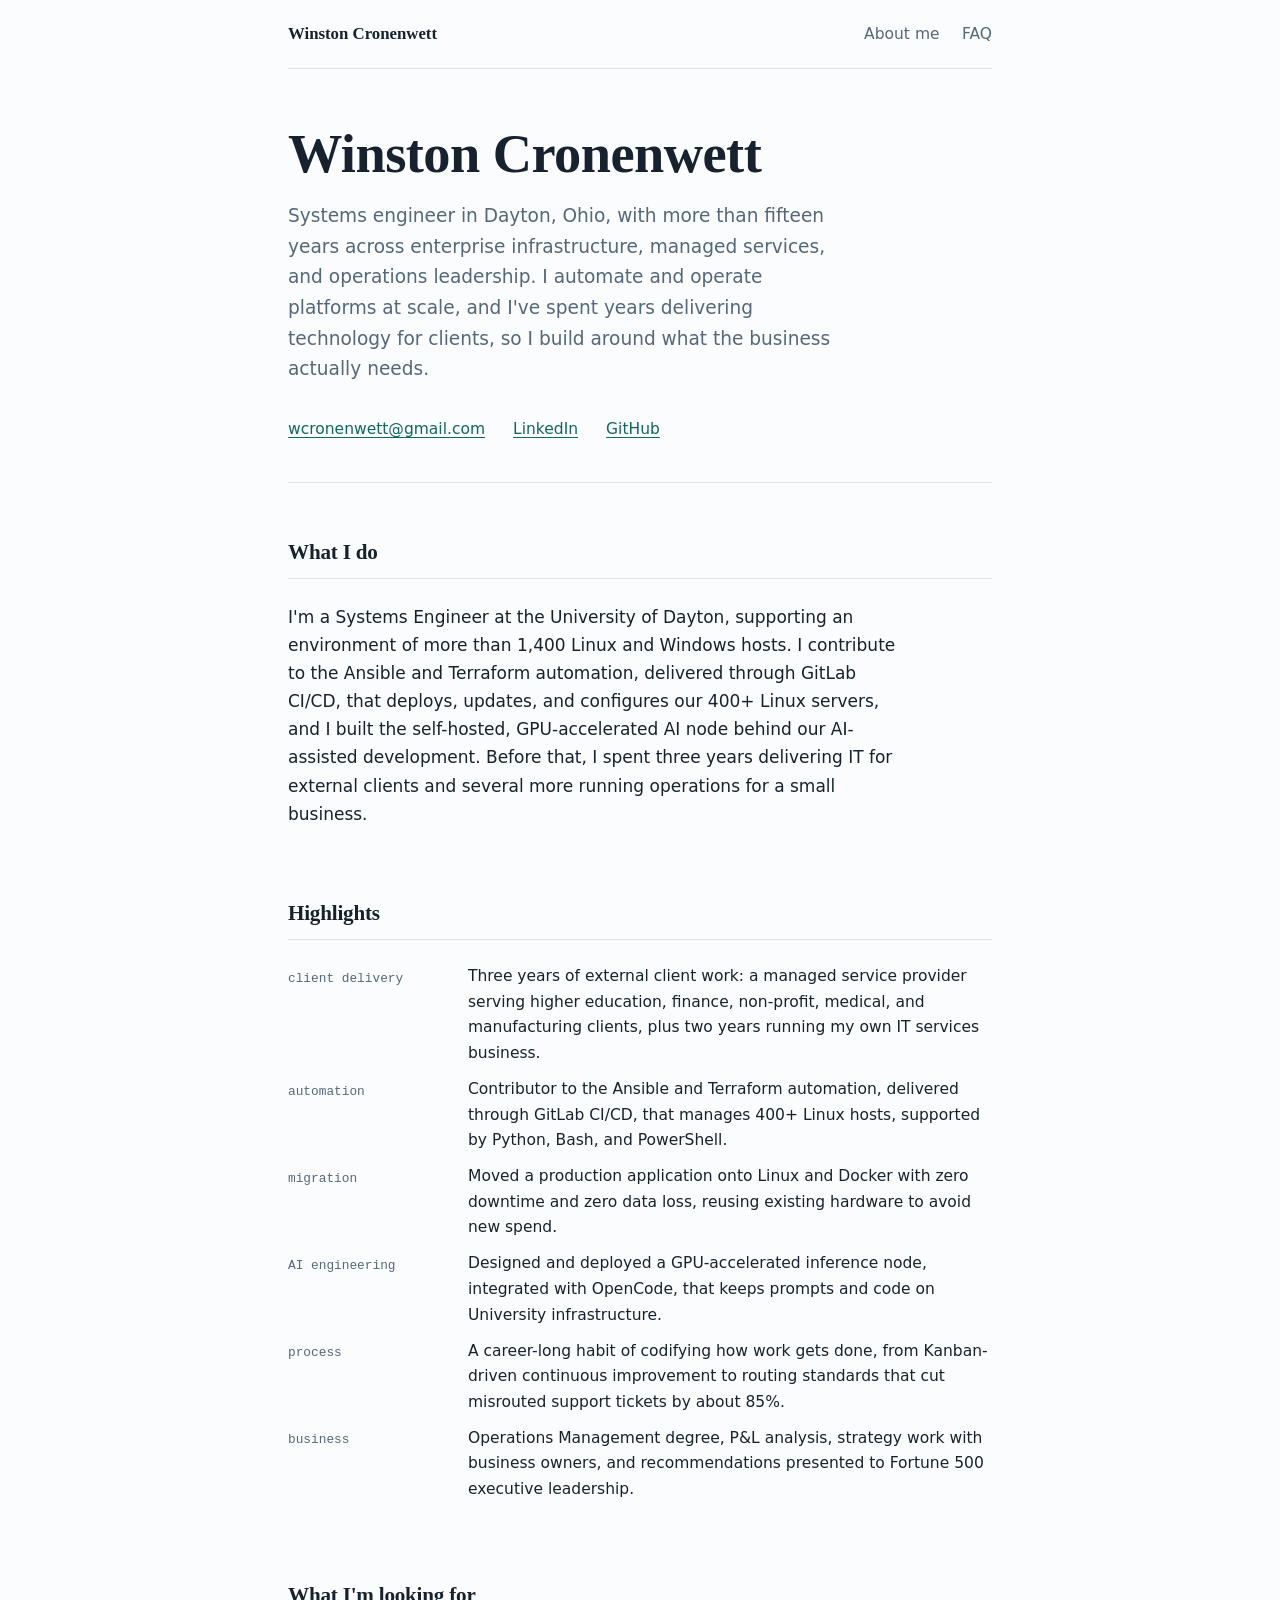
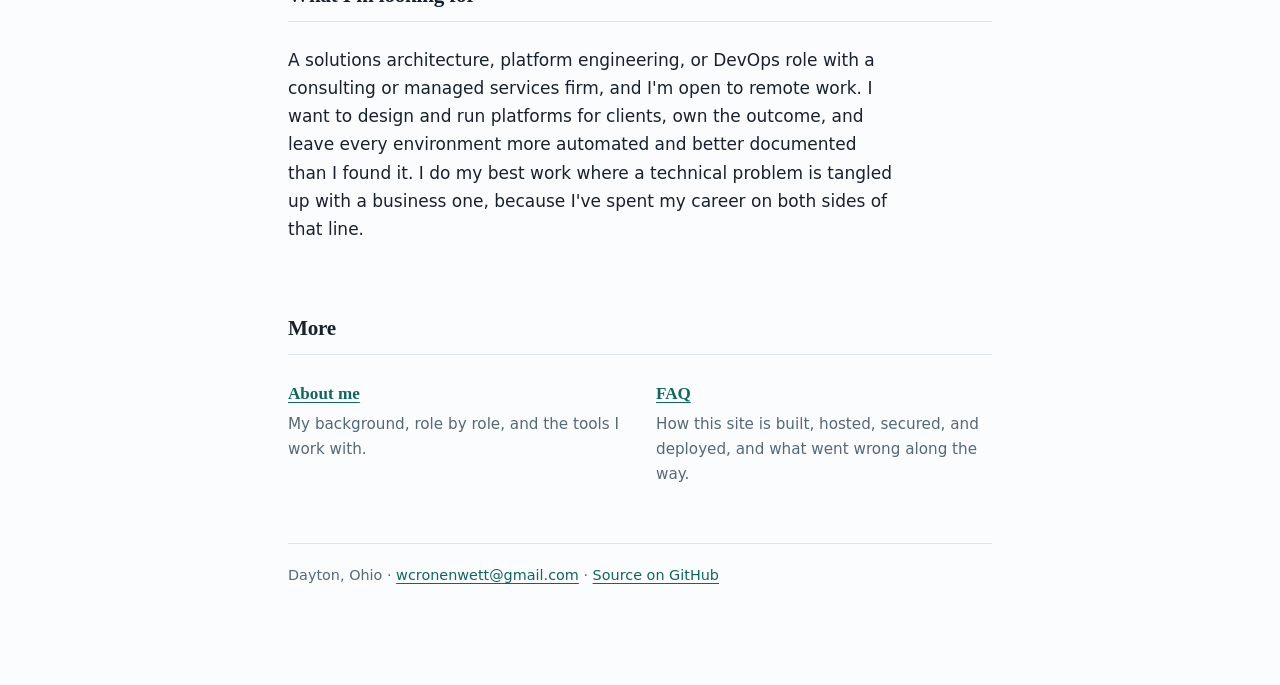
==== commit 57480016: "Updated main and about pages" ====
--- a/index.html
+++ b/index.html
@@ -3,8 +3,8 @@
 <head>
 <meta charset="utf-8">
 <meta name="viewport" content="width=device-width, initial-scale=1">
-<title>Winston Cronenwett — Systems Engineer</title>
-<meta name="description" content="Winston Cronenwett — systems engineer in Dayton, Ohio. Enterprise Linux and Windows administration, virtualization, and containers, backed by client-facing IT consulting and business operations experience.">
+<title>Winston Cronenwett — Systems Engineer, Platform Operations &amp; Automation</title>
+<meta name="description" content="Winston Cronenwett — systems engineer with 15+ years across enterprise infrastructure, managed services, and operations leadership. Ansible, Terraform, GitLab CI/CD, Linux, and client-facing technical delivery.">
 <link rel="icon" href="data:image/svg+xml,<svg xmlns='http://www.w3.org/2000/svg' viewBox='0 0 100 100'><text y='.9em' font-size='90'>⌘</text></svg>">
 <link rel="stylesheet" href="styles.css">
 </head>
@@ -23,7 +23,7 @@
 
   <header class="masthead">
     <h1>Winston Cronenwett</h1>
-    <p class="standfirst">Systems engineer in Dayton, Ohio. I administer enterprise Linux and Windows infrastructure, and I came to it by way of running operations for small businesses, so I tend to start with what a system is for before deciding how to build it.</p>
+    <p class="standfirst">Systems engineer in Dayton, Ohio, with more than fifteen years across enterprise infrastructure, managed services, and operations leadership. I automate and operate platforms at scale, and I've spent years delivering technology for clients, so I build around what the business actually needs.</p>
     <ul class="contact">
       <li><a href="mailto:wcronenwett@gmail.com">wcronenwett@gmail.com</a></li>
       <li><a href="https://www.linkedin.com/in/winston-cronenwett-15758855">LinkedIn</a></li>
@@ -35,28 +35,36 @@
 
     <section id="what-i-do">
       <h2>What I do</h2>
-      <p class="lede">I keep the University of Dayton's enterprise server fleet running: Linux and Windows, virtual and physical, patched through change management and covered around the clock by an on-call rotation I'm part of. Before that I spent more than a decade on the other side of the table, supporting clients across five industries, running my own IT practice, and managing operations for a small business.</p>
+      <p class="lede">I'm a Systems Engineer at the University of Dayton, supporting an environment of more than 1,400 Linux and Windows hosts. I contribute to the Ansible and Terraform automation, delivered through GitLab CI/CD, that deploys, updates, and configures our 400+ Linux servers, and I built the self-hosted, GPU-accelerated AI node behind our AI-assisted development. Before that, I spent three years delivering IT for external clients and several more running operations for a small business.</p>
+    </section>
+
+    <section id="highlights">
+      <h2>Highlights</h2>
       <dl class="stack">
-        <dt>servers</dt>
-        <dd>Linux and Windows Server administration, patching and upgrades, performance monitoring</dd>
-        <dt>platforms</dt>
-        <dd>Virtualization on XCP-ng, Proxmox, and VMware; containers with Docker and Podman</dd>
-        <dt>operations</dt>
-        <dd>Change management, configuration standards, on-call incident response, documentation</dd>
-        <dt>clients</dt>
-        <dd>Scoping work with stakeholders and explaining technical tradeoffs to the people paying for them</dd>
+        <dt>client delivery</dt>
+        <dd>Three years of external client work: a managed service provider serving higher education, finance, non-profit, medical, and manufacturing clients, plus two years running my own IT services business.</dd>
+        <dt>automation</dt>
+        <dd>Contributor to the Ansible and Terraform automation, delivered through GitLab CI/CD, that manages 400+ Linux hosts, supported by Python, Bash, and PowerShell.</dd>
+        <dt>migration</dt>
+        <dd>Moved a production application onto Linux and Docker with zero downtime and zero data loss, reusing existing hardware to avoid new spend.</dd>
+        <dt>AI engineering</dt>
+        <dd>Designed and deployed a GPU-accelerated inference node, integrated with OpenCode, that keeps prompts and code on University infrastructure.</dd>
+        <dt>process</dt>
+        <dd>A career-long habit of codifying how work gets done, from Kanban-driven continuous improvement to routing standards that cut misrouted support tickets by about 85%.</dd>
+        <dt>business</dt>
+        <dd>Operations Management degree, P&amp;L analysis, strategy work with business owners, and recommendations presented to Fortune 500 executive leadership.</dd>
       </dl>
     </section>
 
     <section id="looking-for">
       <h2>What I'm looking for</h2>
-      <p class="lede">A DevOps, systems administration, or systems architecture role, ideally with a consulting firm. I want to own infrastructure end to end, from provisioning and automation through the change management that keeps all of it boring in the best way. I work best where a technical problem is tangled up with a process problem, because I've spent most of my career on both sides of that line.</p>
+      <p class="lede">A solutions architecture, platform engineering, or DevOps role with a consulting or managed services firm, and I'm open to remote work. I want to design and run platforms for clients, own the outcome, and leave every environment more automated and better documented than I found it. I do my best work where a technical problem is tangled up with a business one, because I've spent my career on both sides of that line.</p>
     </section>
 
     <section id="more">
       <h2>More</h2>
       <div class="onward">
-        <p><a href="about/">About me</a><span>My background, told plainly, from a computer shop counter to enterprise infrastructure.</span></p>
+        <p><a href="about/">About me</a><span>My background, role by role, and the tools I work with.</span></p>
         <p><a href="faq/">FAQ</a><span>How this site is built, hosted, secured, and deployed, and what went wrong along the way.</span></p>
       </div>
     </section>
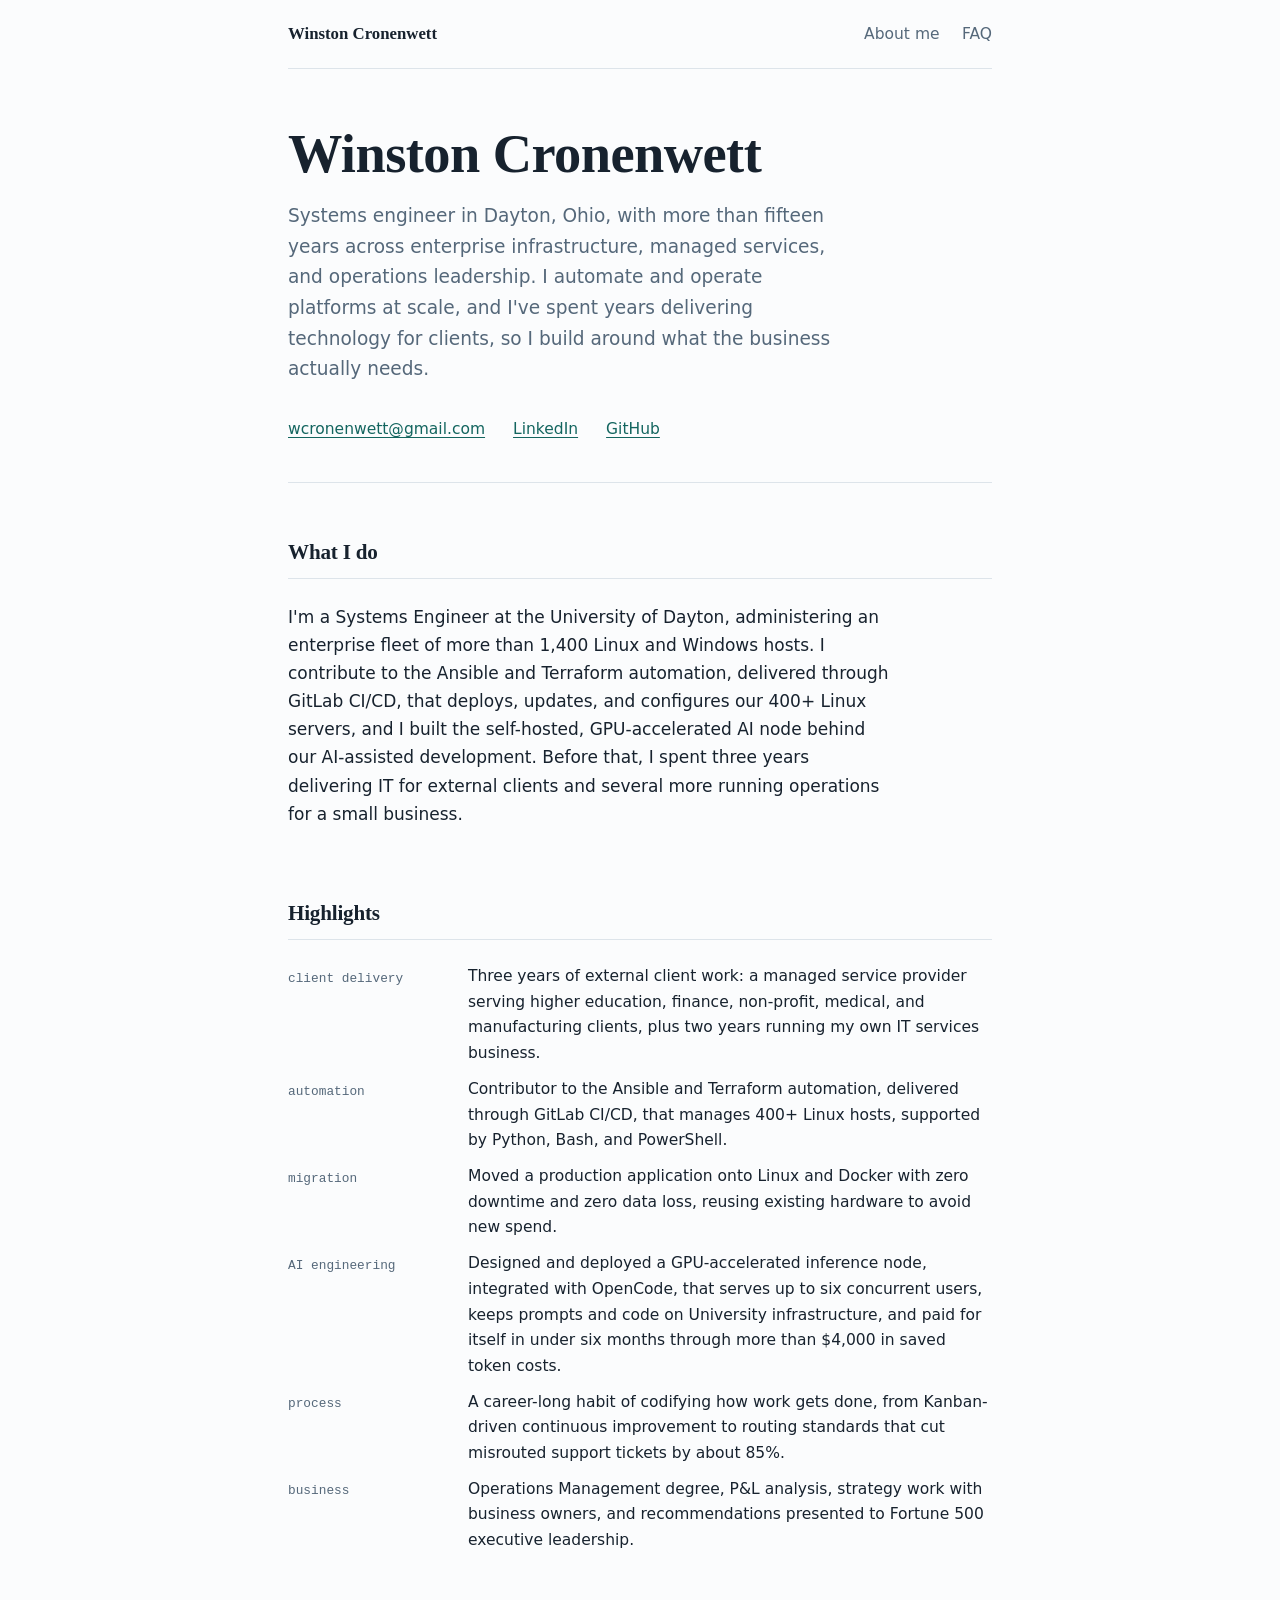
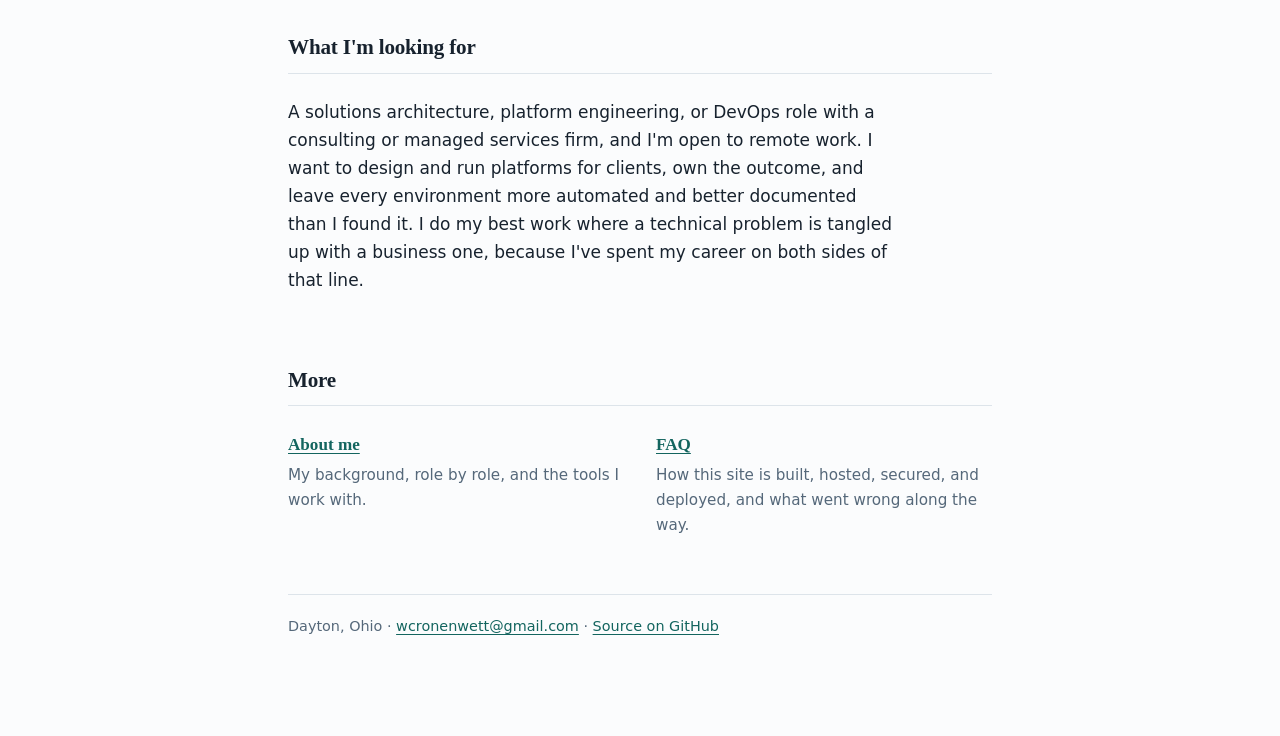
==== commit a7c7f40f: "Updated with additional information" ====
--- a/index.html
+++ b/index.html
@@ -35,7 +35,7 @@
 
     <section id="what-i-do">
       <h2>What I do</h2>
-      <p class="lede">I'm a Systems Engineer at the University of Dayton, supporting an environment of more than 1,400 Linux and Windows hosts. I contribute to the Ansible and Terraform automation, delivered through GitLab CI/CD, that deploys, updates, and configures our 400+ Linux servers, and I built the self-hosted, GPU-accelerated AI node behind our AI-assisted development. Before that, I spent three years delivering IT for external clients and several more running operations for a small business.</p>
+      <p class="lede">I'm a Systems Engineer at the University of Dayton, administering an enterprise fleet of more than 1,400 Linux and Windows hosts. I contribute to the Ansible and Terraform automation, delivered through GitLab CI/CD, that deploys, updates, and configures our 400+ Linux servers, and I built the self-hosted, GPU-accelerated AI node behind our AI-assisted development. Before that, I spent three years delivering IT for external clients and several more running operations for a small business.</p>
     </section>
 
     <section id="highlights">
@@ -48,7 +48,7 @@
         <dt>migration</dt>
         <dd>Moved a production application onto Linux and Docker with zero downtime and zero data loss, reusing existing hardware to avoid new spend.</dd>
         <dt>AI engineering</dt>
-        <dd>Designed and deployed a GPU-accelerated inference node, integrated with OpenCode, that keeps prompts and code on University infrastructure.</dd>
+        <dd>Designed and deployed a GPU-accelerated inference node, integrated with OpenCode, that serves up to six concurrent users, keeps prompts and code on University infrastructure, and paid for itself in under six months through more than $4,000 in saved token costs.</dd>
         <dt>process</dt>
         <dd>A career-long habit of codifying how work gets done, from Kanban-driven continuous improvement to routing standards that cut misrouted support tickets by about 85%.</dd>
         <dt>business</dt>
